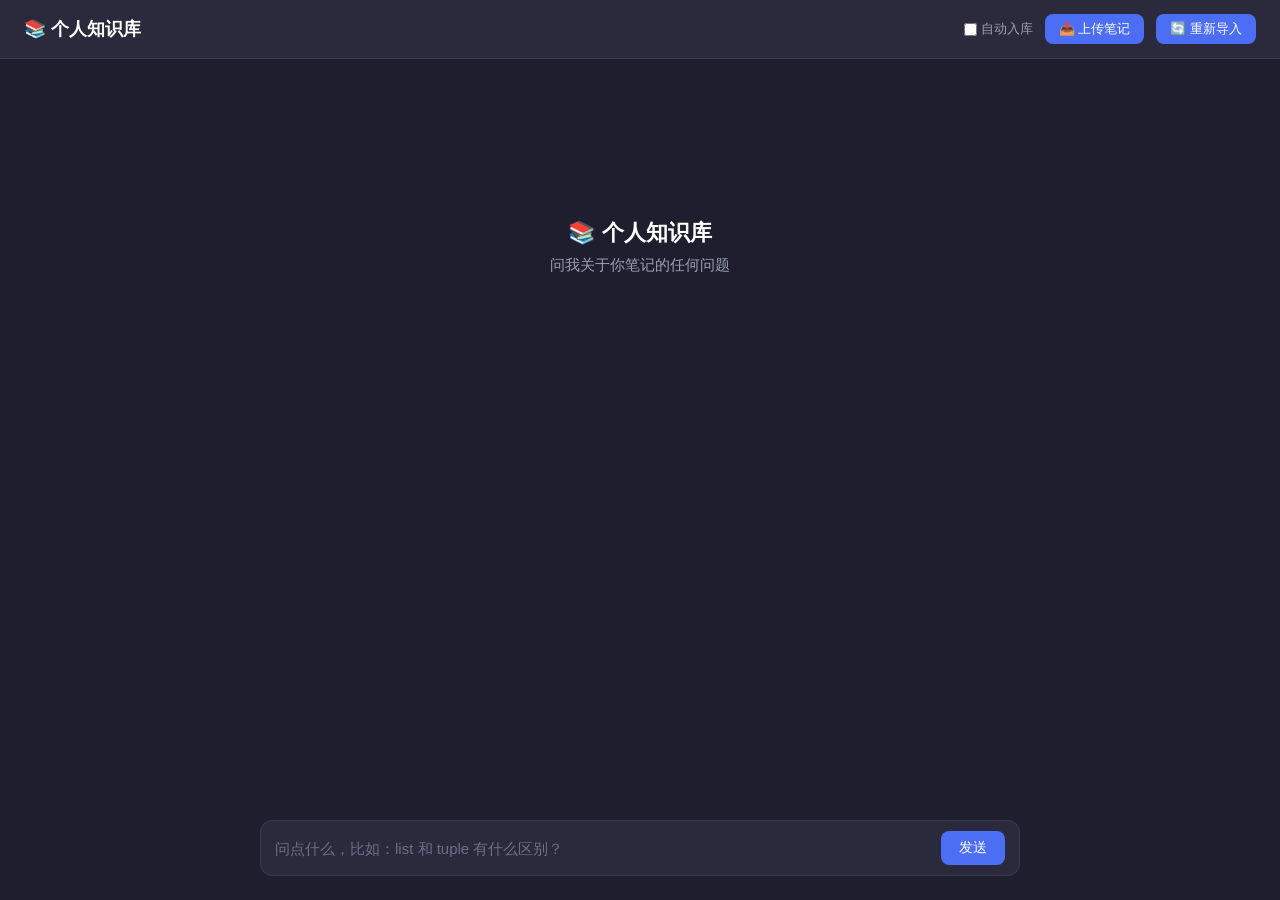
==== static/index.html @ 0241b297 "feat: 参考来源折叠展示（按文件聚合，默认一行，点击展开明细） - renderSources(): 来源按文件名聚合 → 默认一行'N 篇：文件名'，点击展开  - 展开后每文件再折叠一层：显示" ====
﻿<!DOCTYPE html>
<html lang="zh">
<head>
<meta charset="UTF-8">
<meta name="viewport" content="width=device-width, initial-scale=1.0">
<title>📚 个人知识库</title>
<style>
  * { margin: 0; padding: 0; box-sizing: border-box; }
  body {
    font-family: -apple-system, "Microsoft YaHei", sans-serif;
    background: #1e1e2e;
    color: #e8e8f0;
    height: 100vh;
    display: flex;
    flex-direction: column;
  }
  .navbar {
    display: flex; align-items: center; justify-content: space-between;
    padding: 14px 24px;
    background: #2a2a3c;
    border-bottom: 1px solid #3a3a52;
  }
  .navbar h1 { font-size: 18px; font-weight: 600; color: #fff; }
  .navbar .actions { display: flex; align-items: center; gap: 12px; }
  .navbar button {
    background: #4c6ef5; color: #fff; border: none;
    padding: 6px 14px; border-radius: 8px; cursor: pointer;
    font-size: 13px;
  }
  .navbar button:hover { background: #3b5bdb; }
  #stats { font-size: 13px; color: #9aa0b4; }

  .chat-wrap { flex: 1; overflow-y: auto; }
  .chat {
    max-width: 760px; margin: 0 auto; padding: 24px 20px 40px;
    display: flex; flex-direction: column; gap: 20px;
  }
  .msg { max-width: 85%; padding: 12px 16px; border-radius: 12px; line-height: 1.7; white-space: pre-wrap; font-size: 15px; }
  .user { align-self: flex-end; background: #4c6ef5; color: #fff; border-bottom-right-radius: 4px; }
  .bot  { align-self: flex-start; background: #2a2a3c; color: #e8e8f0; border-bottom-left-radius: 4px; }
  .source { align-self: flex-start; font-size: 12px; color: #7a8096; padding: 0 4px; }
  .choice-box { align-self: flex-start; display: flex; flex-direction: column; gap: 6px; margin-top: 2px; }
  .choice-btn {
    background: #2a2a3c; color: #e8e8f0; border: 1px solid #4c6ef5;
    padding: 8px 14px; border-radius: 8px; cursor: pointer;
    font-size: 13px; text-align: left;
  }
  .choice-btn:hover { background: #3b5bdb; color: #fff; }
  .welcome { text-align: center; color: #9aa0b4; margin-top: 15vh; font-size: 15px; }
  .welcome h2 { color: #fff; margin-bottom: 8px; font-size: 22px; }

  .input-bar { padding: 16px 24px 24px; background: #1e1e2e; }
  .input-box {
    max-width: 760px; margin: 0 auto;
    display: flex; gap: 10px;
    background: #2a2a3c;
    border: 1px solid #3a3a52;
    border-radius: 12px;
    padding: 10px 14px;
  }
  .input-box:focus-within { border-color: #4c6ef5; }
  #question {
    flex: 1; background: transparent; border: none; outline: none;
    color: #e8e8f0; font-size: 15px;
  }
  #question::placeholder { color: #6a7088; }
  #sendBtn {
    background: #4c6ef5; color: #fff; border: none;
    padding: 8px 18px; border-radius: 8px; cursor: pointer; font-size: 14px;
  }
  #sendBtn:hover { background: #3b5bdb; }
  #sendBtn:disabled { background: #3a3a52; cursor: not-allowed; }
</style>
</head>
<body>

<div class="navbar">
  <h1>📚 个人知识库</h1>
  <div class="actions">
    <span id="stats"></span>
    <label style="font-size:13px;color:#9aa0b4;display:flex;align-items:center;gap:4px;cursor:pointer">
      <input type="checkbox" id="autoMode" style="accent-color:#4c6ef5"> 自动入库
    </label>
    <button onclick="document.getElementById('fileInput').click()">📤 上传笔记</button>
    <input type="file" id="fileInput" accept=".md,.docx,.pdf" multiple style="display:none" onchange="upload()">
    <button onclick="ingest()">🔄 重新导入</button>
    <button id="pendingBtn" onclick="togglePending()" style="display:none">📋 待审查 <span id="pendingCount">0</span></button>
  </div>
</div>

<div id="pendingPanel" style="display:none;background:#2a2a3c;border-bottom:1px solid #3a3a52;padding:12px 24px">
  <div style="max-width:760px;margin:0 auto">
    <h3 style="font-size:15px;color:#fff;margin-bottom:10px">📋 待审查文件（确认后才会入库）</h3>
    <div id="pendingList"></div>
  </div>
</div>

<div id="progWrap" style="display:none;padding:10px 24px 0">
  <div style="max-width:760px;margin:0 auto">
    <div style="display:flex;justify-content:space-between;font-size:12px;color:#9aa0b4;margin-bottom:4px">
      <span id="progStage">准备中…</span><span id="progPct">0%</span>
    </div>
    <div style="background:#2a2a3c;border-radius:8px;height:10px;overflow:hidden">
      <div id="progBar" style="width:0%;height:100%;background:linear-gradient(90deg,#4c6ef5,#69db7c);transition:width .3s"></div>
    </div>
  </div>
</div>

<div class="chat-wrap">
  <div class="chat" id="chat">
    <div class="welcome">
      <h2>📚 个人知识库</h2>
      <p>问我关于你笔记的任何问题</p>
    </div>
  </div>
</div>

<div class="input-bar">
  <div class="input-box">
    <input id="question" placeholder="问点什么，比如：list 和 tuple 有什么区别？" autocomplete="off">
    <button id="sendBtn" onclick="send()">发送</button>
  </div>
</div>

<script>
const chatEl = document.getElementById("chat");
const sendBtn = document.getElementById("sendBtn");

function addMsg(text, cls) {
  const welcome = document.querySelector(".welcome");
  if (welcome) welcome.remove();
  const div = document.createElement("div");
  div.className = "msg " + cls;

  // 检测【选择】块 → 拆成"说明文字 + 选项按钮"
  const m = text.match(/【选择】\n?([\s\S]*)$/);
  if (m) {
    div.textContent = text.replace(/【选择】\n?[\s\S]*$/, "").trim();
    chatEl.appendChild(div);
    // 渲染选项按钮
    const box = document.createElement("div");
    box.className = "choice-box";
    m[1].split("\n").forEach(line => {
      const t = line.replace(/^\s*\d+[.、]\s*/, "").trim();   // 去掉"1. "编号
      if (!t) return;
      const btn = document.createElement("button");
      btn.className = "choice-btn";
      btn.textContent = t;
      btn.onclick = () => sendChoice(t);                        // 点击 → 发送
      box.appendChild(btn);
    });
    chatEl.appendChild(box);
  } else {
    div.textContent = text;
    chatEl.appendChild(div);
  }
  chatEl.scrollTop = chatEl.scrollHeight;
}

function sendChoice(text) {
  const input = document.getElementById("question");
  input.value = text;
  send();
}

async function upload() {
  const input = document.getElementById("fileInput");
  if (!input.files.length) return;
  const files = Array.from(input.files);
  const auto = document.getElementById("autoMode").checked;
  const names = files.map(f => f.name).join("、");
  addMsg((auto ? "🤖" : "📤") + " 正在上传" + (auto ? "（自动入库）" : "（待审查）") + "：" + names, "user");

  // 一次请求批量传所有文件（后端 files: list[UploadFile]）
  const fd = new FormData();
  files.forEach(f => fd.append("files", f));
  fd.append("auto", auto ? "1" : "0");

  let doneNames = [], pendingNames = [], dupMsg = [], errMsg = "";
  try {
    const res = await fetch("/api/upload", { method: "POST", body: fd });
    const data = await res.json();
    (data.results || []).forEach(r => {
      if (r.status === "done") {
        doneNames.push(r.filename + " → [" + (r.topic || "默认") + "]");
      } else if (r.status === "pending") {
        pendingNames.push(r.filename + (r.suggest_topic ? " → 建议[" + r.suggest_topic + "]" : " → 主题待定"));
      } else if (r.status === "duplicate") {
        dupMsg.push(r.filename + "（" + (r.error || "重复") + "）");
      } else {
        errMsg.push(r.filename + "：" + (r.error || "失败"));
      }
    });
    if (data.ingest_started) pollIngest();
  } catch (e) {
    errMsg.push("请求失败：" + e);
  }

  if (doneNames.length) addMsg("🤖 自动入库中：" + doneNames.join("、"), "bot");
  if (pendingNames.length) addMsg("📋 已进入待审查：" + pendingNames.join("、") + "。点击右上角「待审查」确认入库。", "bot");
  if (dupMsg.length) addMsg("🔁 已跳过重复：" + dupMsg.join("、"), "bot");
  if (errMsg.length) addMsg("⚠️ 失败：" + errMsg.join("；"), "bot");
  input.value = "";
  refreshPending();
}

// ---- 待审查面板 ----
function togglePending() {
  const p = document.getElementById("pendingPanel");
  p.style.display = p.style.display === "none" ? "block" : "none";
  if (p.style.display !== "none") refreshPending();
}

async function refreshPending() {
  try {
    const res = await fetch("/api/pending");
    const data = await res.json();
    const list = data.pending || [];
    const btn = document.getElementById("pendingBtn");
    const countEl = document.getElementById("pendingCount");
    const box = document.getElementById("pendingList");
    if (list.length) {
      btn.style.display = "";
      countEl.textContent = list.length;
    } else {
      btn.style.display = "none";
    }
    box.innerHTML = list.length ? "" : "<div style='color:#7a8096;font-size:13px'>没有待审查文件</div>";
    list.forEach(item => {
      const row = document.createElement("div");
      row.style.cssText = "display:flex;align-items:center;gap:8px;padding:6px 0;border-bottom:1px dashed #3a3a52";
      row.innerHTML =
        "<span style='flex:0 0 auto;max-width:220px;overflow:hidden;text-overflow:ellipsis;white-space:nowrap;font-size:13px'>📄 " + item.filename + "</span>" +
        "<input id='topic_" + item.filename + "' value='" + (item.suggest_topic || "") + "' placeholder='主题（可改）' style='flex:1;background:#1e1e2e;border:1px solid #3a3a52;border-radius:6px;padding:4px 8px;color:#e8e8f0;font-size:13px'>" +
        "<button onclick='reviewApprove(this)' data-file='" + item.filename + "' style='background:#4c6ef5;color:#fff;border:none;padding:4px 10px;border-radius:6px;cursor:pointer;font-size:12px'>✓ 确认入库</button>" +
        "<button onclick='reviewReject(this)' data-file='" + item.filename + "' style='background:#3a3a52;color:#ff8787;border:none;padding:4px 10px;border-radius:6px;cursor:pointer;font-size:12px'>✕ 丢弃</button>";
      box.appendChild(row);
    });
  } catch (e) { /* 服务没起时忽略 */ }
}

async function reviewApprove(btn) {
  const file = btn.getAttribute("data-file");
  const topicInput = document.getElementById("topic_" + file);
  const topic = topicInput.value.trim();
  if (!topic) { alert("请填写主题目录名"); return; }
  btn.disabled = true; btn.textContent = "入库中…";
  try {
    const res = await fetch("/api/review", {
      method: "POST", headers: { "Content-Type": "application/json" },
      body: JSON.stringify({ filename: file, topic: topic }),
    });
    const data = await res.json();
    if (res.ok) {
      addMsg("入库中：" + file + " → [" + topic + "]", "bot");
      pollIngest();
    } else { alert("失败：" + (data.detail || "未知")); }
  } catch (e) { alert("请求失败：" + e); }
  refreshPending();
}

async function reviewReject(btn) {
  const file = btn.getAttribute("data-file");
  if (!confirm("丢弃 " + file + "？")) return;
  try {
    await fetch("/api/pending", {
      method: "DELETE", headers: { "Content-Type": "application/json" },
      body: JSON.stringify({ filename: file }),
    });
  } catch (e) { }
  refreshPending(); stats();
}

// ---- 参考来源：按文件聚合 + 可折叠 ----
function renderSources(sources) {
  // 去掉欢迎块（来源一定出现在问答后）
  const welcome = document.querySelector(".welcome");
  if (welcome) welcome.remove();

  const wrap = document.createElement("div");
  wrap.className = "source";
  wrap.style.cssText = "align-self:flex-start;max-width:85%;margin-top:2px";

  // 按 source 文件名聚合
  const groups = {};
  sources.forEach(s => {
    (groups[s.source] = groups[s.source] || []).push(s);
  });
  const files = Object.keys(groups);

  // 折叠头：默认一行
  const head = document.createElement("div");
  head.style.cssText = "cursor:pointer;user-select:none;display:flex;align-items:center;gap:4px";
  head.innerHTML = "<span>📎 参考来源（" + files.length + " 篇）</span><span id='srcArrow' style='color:#7a8096'>▶</span>";
  head.onclick = () => {
    const body = wrap.querySelector(".src-body");
    const arrow = head.querySelector("#srcArrow");
    const open = body.style.display !== "none";
    body.style.display = open ? "none" : "block";
    arrow.textContent = open ? "▶" : "▼";
  };
  wrap.appendChild(head);

  // 明细体：每篇文件一行（含片段数），展开显示该文件各片段
  const body = document.createElement("div");
  body.className = "src-body";
  body.style.cssText = "display:none;margin-top:6px;border-left:2px solid #3a3a52;padding-left:10px";
  files.forEach(fname => {
    const items = groups[fname];
    // 每篇一个可再展开的组
    const fileDiv = document.createElement("div");
    fileDiv.style.cssText = "margin:4px 0";
    const best = Math.max(...items.map(s => s.score)).toFixed(3);
    const fileHead = document.createElement("div");
    fileHead.style.cssText = "cursor:pointer;color:#9aa0b4";
    fileHead.innerHTML = "📄 " + fname + " <span style='color:#69db7c'>" + items.length + " 段 · 最高 " + best + "</span> <span style='color:#7a8096'>▶</span>";
    fileHead.onclick = () => {
      const list = fileDiv.querySelector(".src-list");
      const arrow = fileHead.querySelector("span:last-child");
      const open = list.style.display !== "none";
      list.style.display = open ? "none" : "block";
      arrow.textContent = open ? "▶" : "▼";
    };
    fileDiv.appendChild(fileHead);
    const list = document.createElement("div");
    list.className = "src-list";
    list.style.cssText = "display:none;margin:2px 0 2px 14px;color:#7a8096";
    items.forEach(s => {
      const line = document.createElement("div");
      line.style.cssText = "margin:2px 0;word-break:break-all";
      const h = (s.heading || "").replace(/^#+\s*/, "").slice(0, 30);
      line.textContent = "· " + (h || "(片段)") + " — 相似度 " + s.score.toFixed(3);
      list.appendChild(line);
    });
    fileDiv.appendChild(list);
    body.appendChild(fileDiv);
  });
  wrap.appendChild(body);
  chatEl.appendChild(wrap);
  chatEl.scrollTop = chatEl.scrollHeight;
}

// ---- 入库进度条 ----
let progTimer = null;

function showProg(stage, pct) {
  const w = document.getElementById("progWrap");
  w.style.display = "block";
  document.getElementById("progStage").textContent = stage || "";
  document.getElementById("progPct").textContent = (pct || 0) + "%";
  document.getElementById("progBar").style.width = (pct || 0) + "%";
}

function hideProg() {
  const w = document.getElementById("progWrap");
  setTimeout(() => { w.style.display = "none"; }, 400);   // 完成后再停留一会
}

// 轮询后台入库进度，直到结束
function pollIngest(onDone) {
  showProg("排队中…", 0);
  if (progTimer) clearInterval(progTimer);
  progTimer = setInterval(async () => {
    try {
      const res = await fetch("/api/ingest/progress");
      const d = await res.json();
      showProg(d.stage || "", d.percent || 0);
      if (!d.running) {
        clearInterval(progTimer); progTimer = null;
        if (d.error) {
          addMsg("⚠️ 入库出错：" + d.error, "bot");
        } else if (d.result) {
          const s = d.result;
          addMsg("✅ 入库完成：新增" + s.new + " 修改" + s.changed +
                 " 未变" + s.unchanged + " 删除" + s.removed + "，片段 " + s.chunks, "bot");
        }
        hideProg();
        if (onDone) onDone();
        stats();
      }
    } catch (e) { /* 忽略瞬时错误 */ }
  }, 600);
}

async function ingest() {
  showProg("开始导入…", 3);
  try {
    const res = await fetch("/api/ingest", { method: "POST" });
    await res.json();
    pollIngest();
  } catch (e) {
    hideProg();
    addMsg("⚠️ 导入请求失败：" + e, "bot");
  }
}

async function stats() {
  try {
    const res = await fetch("/api/stats");
    const data = await res.json();
    document.getElementById("stats").textContent = "库内 " + data.chunks + " 片段";
  } catch (e) { }
}3

async function send() {
  const input = document.getElementById("question");
  const q = input.value.trim();
  if (!q) return;
  input.value = "";
  sendBtn.disabled = true;
  addMsg(q, "user");
  addMsg("思考中…", "bot");
  try {
    const res = await fetch("/api/chat", {
      method: "POST",
      headers: { "Content-Type": "application/json" },
      body: JSON.stringify({ question: q }),
    });
    const data = await res.json();
    chatEl.lastElementChild.remove();
    addMsg(data.answer, "bot");
    if (data.sources && data.sources.length) {
      renderSources(data.sources);
    }
  } catch (err) {
    chatEl.lastElementChild.remove();
    addMsg("⚠️ 请求失败，请确认服务已启动", "bot");
  }
  sendBtn.disabled = false;
}

document.getElementById("question").addEventListener("keydown", e => {
  if (e.key === "Enter") send();
});

stats();
refreshPending();
</script>
</body>
</html>
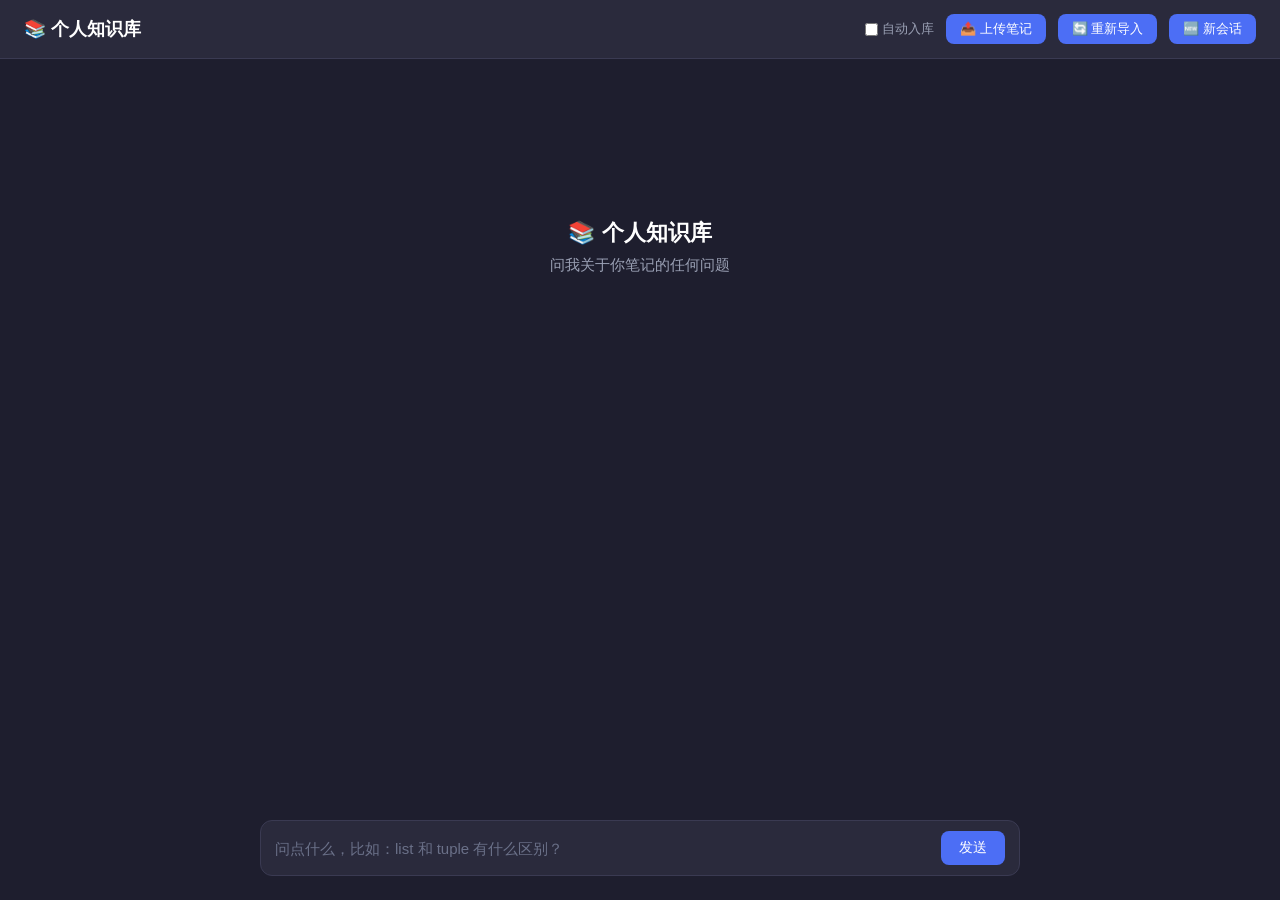
==== commit 81eb05ff: "feat: 会话记忆（多轮上下文）——同一 session 连续对话记得上文 - kb/session.py（新增）：按 session_id 存最近 6 轮，线程安全，get_text 拼成'我：/" ====
--- a/static/index.html
+++ b/static/index.html
@@ -85,6 +85,7 @@
     <input type="file" id="fileInput" accept=".md,.docx,.pdf" multiple style="display:none" onchange="upload()">
     <button onclick="ingest()">🔄 重新导入</button>
     <button id="pendingBtn" onclick="togglePending()" style="display:none">📋 待审查 <span id="pendingCount">0</span></button>
+    <button onclick="newSession()" title="清空当前对话记忆">🆕 新会话</button>
   </div>
 </div>
 
@@ -402,6 +403,23 @@
   } catch (e) { }
 }3
 
+// ---- 会话记忆：浏览器持久保存一个会话 id ----
+function getSessionId() {
+  let sid = localStorage.getItem("kb_session_id");
+  if (!sid) {
+    sid = "s" + Date.now().toString(36) + Math.random().toString(36).slice(2, 6);
+    localStorage.setItem("kb_session_id", sid);
+  }
+  return sid;
+}
+
+function newSession() {
+  localStorage.removeItem("kb_session_id");
+  const chat = document.getElementById("chat");
+  chat.innerHTML = '<div class="welcome"><h2>📚 个人知识库</h2><p>问我关于你笔记的任何问题（新会话）</p></div>';
+  addMsg("🆕 已开启新会话，小齐不会再记得之前聊的。", "bot");
+}
+
 async function send() {
   const input = document.getElementById("question");
   const q = input.value.trim();
@@ -414,7 +432,7 @@
     const res = await fetch("/api/chat", {
       method: "POST",
       headers: { "Content-Type": "application/json" },
-      body: JSON.stringify({ question: q }),
+      body: JSON.stringify({ question: q, session_id: getSessionId() }),
     });
     const data = await res.json();
     chatEl.lastElementChild.remove();
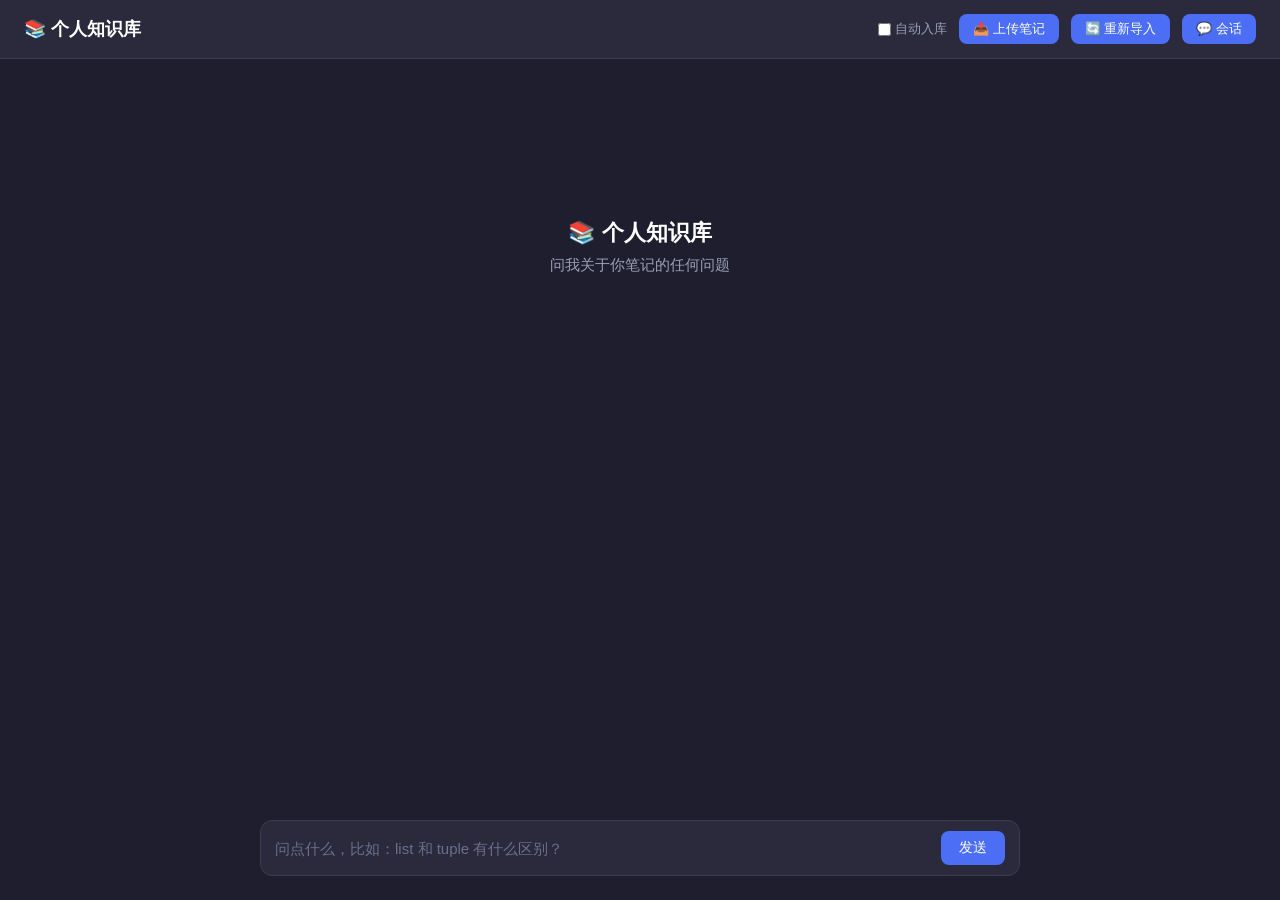
==== commit c9fc4fd0: "feat: 多会话管理 API + 前端会话列表 UI - main.py: GET/POST/DELETE /api/sessions + GET /api/sessions/{id}/histor" ====
--- a/static/index.html
+++ b/static/index.html
@@ -85,7 +85,15 @@
     <input type="file" id="fileInput" accept=".md,.docx,.pdf" multiple style="display:none" onchange="upload()">
     <button onclick="ingest()">🔄 重新导入</button>
     <button id="pendingBtn" onclick="togglePending()" style="display:none">📋 待审查 <span id="pendingCount">0</span></button>
-    <button onclick="newSession()" title="清空当前对话记忆">🆕 新会话</button>
+    <div style="position:relative">
+      <button onclick="toggleSessions()" title="会话管理">💬 会话 <span id="curSessName" style="font-weight:400;color:#9aa0b4"></span></button>
+      <div id="sessionPanel" style="display:none;position:absolute;right:0;top:34px;background:#2a2a3c;border:1px solid #3a3a52;border-radius:10px;min-width:260px;max-height:320px;overflow-y:auto;z-index:10;box-shadow:0 8px 24px rgba(0,0,0,.4)">
+        <div style="padding:8px 10px;border-bottom:1px solid #3a3a52">
+          <button onclick="newSession()" style="width:100%;background:#4c6ef5;color:#fff;border:none;padding:6px;border-radius:8px;cursor:pointer">＋ 新建会话</button>
+        </div>
+        <div id="sessionList" style="padding:4px"></div>
+      </div>
+    </div>
   </div>
 </div>
 
@@ -403,21 +411,92 @@
   } catch (e) { }
 }3
 
-// ---- 会话记忆：浏览器持久保存一个会话 id ----
+// ---- 多会话管理：会话列表在后端（持久化），当前会话 id 存 localStorage ----
 function getSessionId() {
   let sid = localStorage.getItem("kb_session_id");
-  if (!sid) {
-    sid = "s" + Date.now().toString(36) + Math.random().toString(36).slice(2, 6);
-    localStorage.setItem("kb_session_id", sid);
-  }
+  if (!sid) { sid = "s_demo_default"; }
   return sid;
 }
 
-function newSession() {
-  localStorage.removeItem("kb_session_id");
+function setCurSession(sid, name) {
+  localStorage.setItem("kb_session_id", sid);
+  const el = document.getElementById("curSessName");
+  if (el) el.textContent = name ? " · " + name.slice(0, 8) : "";
+}
+
+async function newSession() {
+  try {
+    const res = await fetch("/api/sessions", {
+      method: "POST",
+      headers: { "Content-Type": "application/json" },
+      body: JSON.stringify({ title: "新会话" }),
+    });
+    const data = await res.json();
+    setCurSession(data.session_id, data.title);
+    resetChatArea();
+    addMsg("🆕 已创建新会话，之前的会话还在列表里。", "bot");
+    loadSessionList();
+  } catch (e) { alert("创建会话失败：" + e); }
+}
+
+// 切换会话：清空聊天区（历史从后端按需加载，UI 简单化：只显示当前会话新对话）
+async function switchSession(sid, title) {
+  setCurSession(sid, title);
+  resetChatArea();
+  addMsg("已切换到会话「" + (title || "新会话").slice(0, 15) + "」，开始提问吧。", "bot");
+  document.getElementById("sessionPanel").style.display = "none";
+}
+
+function resetChatArea() {
   const chat = document.getElementById("chat");
-  chat.innerHTML = '<div class="welcome"><h2>📚 个人知识库</h2><p>问我关于你笔记的任何问题（新会话）</p></div>';
-  addMsg("🆕 已开启新会话，小齐不会再记得之前聊的。", "bot");
+  chat.innerHTML = '<div class="welcome"><h2>📚 个人知识库</h2><p>问我关于你笔记的任何问题</p></div>';
+}
+
+function toggleSessions() {
+  const p = document.getElementById("sessionPanel");
+  p.style.display = p.style.display === "none" ? "block" : "none";
+  if (p.style.display !== "none") loadSessionList();
+}
+
+async function loadSessionList() {
+  try {
+    const res = await fetch("/api/sessions");
+    const data = await res.json();
+    const cur = getSessionId();
+    const box = document.getElementById("sessionList");
+    const list = data.sessions || [];
+    if (!list.length) { box.innerHTML = "<div style='color:#7a8096;font-size:13px;padding:8px'>还没有会话</div>"; return; }
+    box.innerHTML = "";
+    list.forEach(s => {
+      const row = document.createElement("div");
+      row.style.cssText = "display:flex;align-items:center;gap:6px;padding:6px 8px;border-radius:8px;cursor:pointer";
+      if (s.id === cur) row.style.background = "#3a3a52";
+      row.innerHTML =
+        "<div style='flex:1;overflow:hidden' onclick='switchSession("" + s.id + "","" + (s.title || "").replace(/"/g, "") + "")'>" +
+          "<div style='font-size:13px;color:#e8e8f0;white-space:nowrap;overflow:hidden;text-overflow:ellipsis'>" + (s.title || "新会话") + "</div>" +
+          "<div style='font-size:11px;color:#7a8096'>" + s.msg_count + " 条</div>" +
+        "</div>" +
+        "<button onclick='event.stopPropagation();deleteSession("" + s.id + "")' style='background:none;border:none;color:#ff8787;cursor:pointer;font-size:13px' title='删除'>✕</button>";
+      box.appendChild(row);
+    });
+    // 显示当前会话名
+    const curS = list.find(x => x.id === cur);
+    const el = document.getElementById("curSessName");
+    if (el) el.textContent = curS ? " · " + curS.title.slice(0, 8) : "";
+  } catch (e) { /* 忽略 */ }
+}
+
+async function deleteSession(sid) {
+  if (!confirm("删除这个会话及其历史？")) return;
+  try {
+    await fetch("/api/sessions/" + encodeURIComponent(sid), { method: "DELETE" });
+    if (getSessionId() === sid) {
+      // 删的是当前会话 → 回默认
+      setCurSession("s_demo_default", "");
+      resetChatArea();
+    }
+    loadSessionList();
+  } catch (e) { }
 }
 
 async function send() {
@@ -453,6 +532,7 @@
 
 stats();
 refreshPending();
+loadSessionList();
 </script>
 </body>
 </html>
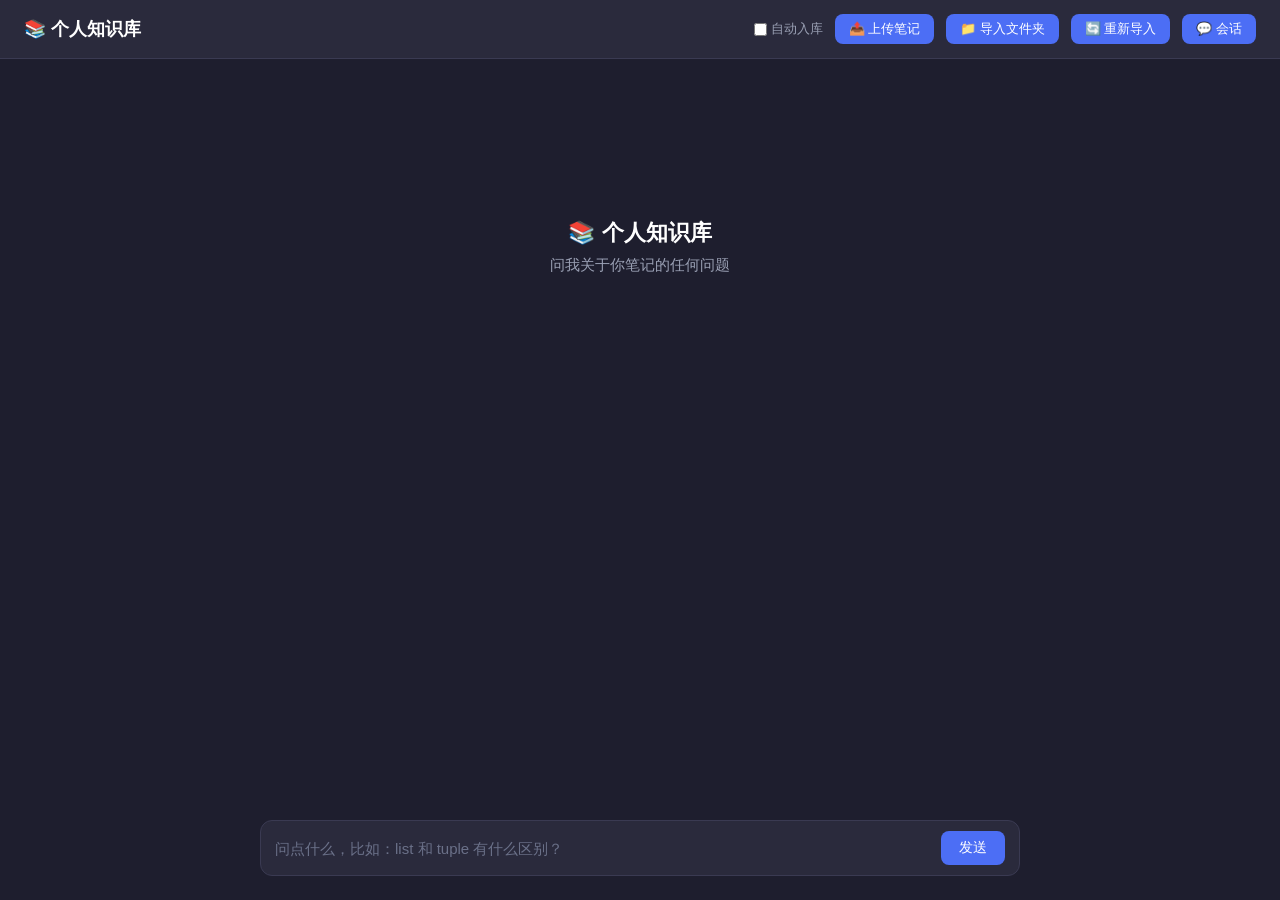
==== commit 14ab9dea: "feat: chunk_cache v2 拆分存储 + 进度条升级 + WinError 5 修复 【chunk_cache v2 拆分存储】 旧 chunk_cache.jsonl 103 文件 →" ====
--- a/static/index.html
+++ b/static/index.html
@@ -83,6 +83,7 @@
     </label>
     <button onclick="document.getElementById('fileInput').click()">📤 上传笔记</button>
     <input type="file" id="fileInput" accept=".md,.docx,.pdf" multiple style="display:none" onchange="upload()">
+    <button onclick="importFolder()" title="导入服务器本地文件夹，自动识别知识文件">📁 导入文件夹</button>
     <button onclick="ingest()">🔄 重新导入</button>
     <button id="pendingBtn" onclick="togglePending()" style="display:none">📋 待审查 <span id="pendingCount">0</span></button>
     <div style="position:relative">
@@ -107,10 +108,15 @@
 <div id="progWrap" style="display:none;padding:10px 24px 0">
   <div style="max-width:760px;margin:0 auto">
     <div style="display:flex;justify-content:space-between;font-size:12px;color:#9aa0b4;margin-bottom:4px">
-      <span id="progStage">准备中…</span><span id="progPct">0%</span>
+      <span id="progStage">准备中…</span>
+      <span id="progPct">0%</span>
     </div>
     <div style="background:#2a2a3c;border-radius:8px;height:10px;overflow:hidden">
       <div id="progBar" style="width:0%;height:100%;background:linear-gradient(90deg,#4c6ef5,#69db7c);transition:width .3s"></div>
+    </div>
+    <div style="display:flex;justify-content:space-between;font-size:11px;color:#7a8096;margin-top:6px;align-items:center">
+      <span id="progCurrent" style="overflow:hidden;text-overflow:ellipsis;white-space:nowrap;max-width:60%"></span>
+      <span id="progTime" style="flex-shrink:0">用时 0:00 · 剩余 --</span>
     </div>
   </div>
 </div>
@@ -213,6 +219,44 @@
   refreshPending();
 }
 
+// ---- 文件夹导入（服务器本地路径）----
+async function importFolder() {
+  const path = prompt("输入要导入的本地文件夹路径（自动识别 .md/.docx/.pdf）：");
+  if (!path || !path.trim()) return;
+  const auto = document.getElementById("autoMode").checked;
+  addMsg((auto ? "📁" : "📁") + " 正在导入文件夹（" + (auto ? "自动入库" : "待审查") + "）：" + path.trim(), "user");
+  let doneNames = [], pendingNames = [], dupMsg = [], errMsg = [];
+  try {
+    const res = await fetch("/api/import/folder", {
+      method: "POST",
+      headers: { "Content-Type": "application/json" },
+      body: JSON.stringify({ path: path.trim(), auto: auto })
+    });
+    const data = await res.json();
+    if (!res.ok) {
+      errMsg.push(data.detail || "导入失败");
+    } else {
+      const s = data.summary || {};
+      (s.details || []).forEach(d => {
+        if (d.status === "done") doneNames.push(d.file + " → [" + (d.topic || "默认") + "]");
+        else if (d.status === "pending") pendingNames.push(d.file + (d.suggest_topic ? " → 建议[" + d.suggest_topic + "]" : " → 主题待定"));
+        else if (d.status === "duplicate") dupMsg.push(d.file + "（" + (d.note || "重复") + "）");
+        else if (d.status === "error") errMsg.push(d.file + "：" + (d.note || "失败"));
+      });
+      const skipped = s.skipped ? ["⚠️ 超过单批上限跳过 " + s.skipped + " 个"] : [];
+      if (skipped.length) addMsg(skipped.join("；"), "bot");
+      if (data.ingest_started) pollIngest();
+    }
+  } catch (e) {
+    errMsg.push("请求失败：" + e);
+  }
+  if (doneNames.length) addMsg("🤖 自动入库中：" + doneNames.join("、"), "bot");
+  if (pendingNames.length) addMsg("📋 已进入待审查：" + pendingNames.join("、") + "。点击右上角「待审查」确认入库。", "bot");
+  if (dupMsg.length) addMsg("🔁 已跳过重复：" + dupMsg.join("、"), "bot");
+  if (errMsg.length) addMsg("⚠️ 失败：" + errMsg.join("；"), "bot");
+  refreshPending();
+}
+
 // ---- 待审查面板 ----
 function togglePending() {
   const p = document.getElementById("pendingPanel");
@@ -238,11 +282,15 @@
     list.forEach(item => {
       const row = document.createElement("div");
       row.style.cssText = "display:flex;align-items:center;gap:8px;padding:6px 0;border-bottom:1px dashed #3a3a52";
+      const tagLine = (item.tags && item.tags.length)
+        ? "<div style='flex-basis:100%;font-size:11px;color:#7a8096;padding-left:26px'>🏷 " + item.tags.map(t => "<span style='background:#2a2a40;border-radius:4px;padding:1px 6px;margin-right:4px'>" + t + "</span>").join("") + "</div>"
+        : "";
       row.innerHTML =
         "<span style='flex:0 0 auto;max-width:220px;overflow:hidden;text-overflow:ellipsis;white-space:nowrap;font-size:13px'>📄 " + item.filename + "</span>" +
         "<input id='topic_" + item.filename + "' value='" + (item.suggest_topic || "") + "' placeholder='主题（可改）' style='flex:1;background:#1e1e2e;border:1px solid #3a3a52;border-radius:6px;padding:4px 8px;color:#e8e8f0;font-size:13px'>" +
         "<button onclick='reviewApprove(this)' data-file='" + item.filename + "' style='background:#4c6ef5;color:#fff;border:none;padding:4px 10px;border-radius:6px;cursor:pointer;font-size:12px'>✓ 确认入库</button>" +
-        "<button onclick='reviewReject(this)' data-file='" + item.filename + "' style='background:#3a3a52;color:#ff8787;border:none;padding:4px 10px;border-radius:6px;cursor:pointer;font-size:12px'>✕ 丢弃</button>";
+        "<button onclick='reviewReject(this)' data-file='" + item.filename + "' style='background:#3a3a52;color:#ff8787;border:none;padding:4px 10px;border-radius:6px;cursor:pointer;font-size:12px'>✕ 丢弃</button>" +
+        tagLine;
       box.appendChild(row);
     });
   } catch (e) { /* 服务没起时忽略 */ }
@@ -352,12 +400,32 @@
 // ---- 入库进度条 ----
 let progTimer = null;
 
-function showProg(stage, pct) {
+function _fmtTime(sec) {
+  sec = Math.max(0, Math.floor(sec || 0));
+  const m = Math.floor(sec / 60), s = sec % 60;
+  return `${m}:${s.toString().padStart(2, "0")}`;
+}
+
+function showProg(stage, pct, current, elapsed, eta, done, total) {
+  // 兼容老调用：showProg(stage, pct)
+  if (typeof current === "undefined" && typeof stage === "object" && stage) {
+    const d = stage;
+    return showProg(d.stage, d.percent, d.current, d.elapsed, d.eta, d.done, d.total);
+  }
   const w = document.getElementById("progWrap");
   w.style.display = "block";
   document.getElementById("progStage").textContent = stage || "";
   document.getElementById("progPct").textContent = (pct || 0) + "%";
   document.getElementById("progBar").style.width = (pct || 0) + "%";
+  // 当前操作：done/total + current
+  let curText = "";
+  if (done && total) curText = `${done}/${total} · `;
+  curText += (current || "").trim();
+  document.getElementById("progCurrent").textContent = curText || "—";
+  // 用时 + 剩余
+  const t = _fmtTime(elapsed);
+  const etaTxt = (pct >= 100 || !eta) ? "完成" : `剩余 ${_fmtTime(eta)}`;
+  document.getElementById("progTime").textContent = `用时 ${t} · ${etaTxt}`;
 }
 
 function hideProg() {
@@ -367,13 +435,13 @@
 
 // 轮询后台入库进度，直到结束
 function pollIngest(onDone) {
-  showProg("排队中…", 0);
+  showProg("排队中…", 0, "", 0, 0, 0, 0);
   if (progTimer) clearInterval(progTimer);
   progTimer = setInterval(async () => {
     try {
       const res = await fetch("/api/ingest/progress");
       const d = await res.json();
-      showProg(d.stage || "", d.percent || 0);
+      showProg(d.stage, d.percent, d.current, d.elapsed, d.eta, d.done, d.total);
       if (!d.running) {
         clearInterval(progTimer); progTimer = null;
         if (d.error) {
@@ -381,7 +449,8 @@
         } else if (d.result) {
           const s = d.result;
           addMsg("✅ 入库完成：新增" + s.new + " 修改" + s.changed +
-                 " 未变" + s.unchanged + " 删除" + s.removed + "，片段 " + s.chunks, "bot");
+                 " 未变" + s.unchanged + " 删除" + s.removed + "，片段 " + s.chunks +
+                 (s.elapsed ? "，用时 " + s.elapsed + " 秒" : ""), "bot");
         }
         hideProg();
         if (onDone) onDone();
@@ -409,7 +478,7 @@
     const data = await res.json();
     document.getElementById("stats").textContent = "库内 " + data.chunks + " 片段";
   } catch (e) { }
-}3
+}
 
 // ---- 多会话管理：会话列表在后端（持久化），当前会话 id 存 localStorage ----
 function getSessionId() {
@@ -471,12 +540,28 @@
       const row = document.createElement("div");
       row.style.cssText = "display:flex;align-items:center;gap:6px;padding:6px 8px;border-radius:8px;cursor:pointer";
       if (s.id === cur) row.style.background = "#3a3a52";
-      row.innerHTML =
-        "<div style='flex:1;overflow:hidden' onclick='switchSession("" + s.id + "","" + (s.title || "").replace(/"/g, "") + "")'>" +
-          "<div style='font-size:13px;color:#e8e8f0;white-space:nowrap;overflow:hidden;text-overflow:ellipsis'>" + (s.title || "新会话") + "</div>" +
-          "<div style='font-size:11px;color:#7a8096'>" + s.msg_count + " 条</div>" +
-        "</div>" +
-        "<button onclick='event.stopPropagation();deleteSession("" + s.id + "")' style='background:none;border:none;color:#ff8787;cursor:pointer;font-size:13px' title='删除'>✕</button>";
+
+      // 用 DOM API + textContent 拼接，杜绝引号转义/注入问题
+      const main = document.createElement("div");
+      main.style.cssText = "flex:1;overflow:hidden";
+      const t1 = document.createElement("div");
+      t1.style.cssText = "font-size:13px;color:#e8e8f0;white-space:nowrap;overflow:hidden;text-overflow:ellipsis";
+      t1.textContent = s.title || "新会话";
+      const t2 = document.createElement("div");
+      t2.style.cssText = "font-size:11px;color:#7a8096";
+      t2.textContent = s.msg_count + " 条";
+      main.appendChild(t1);
+      main.appendChild(t2);
+      main.addEventListener("click", () => switchSession(s.id, s.title));
+
+      const del = document.createElement("button");
+      del.textContent = "✕";
+      del.title = "删除";
+      del.style.cssText = "background:none;border:none;color:#ff8787;cursor:pointer;font-size:13px";
+      del.addEventListener("click", e => { e.stopPropagation(); deleteSession(s.id); });
+
+      row.appendChild(main);
+      row.appendChild(del);
       box.appendChild(row);
     });
     // 显示当前会话名
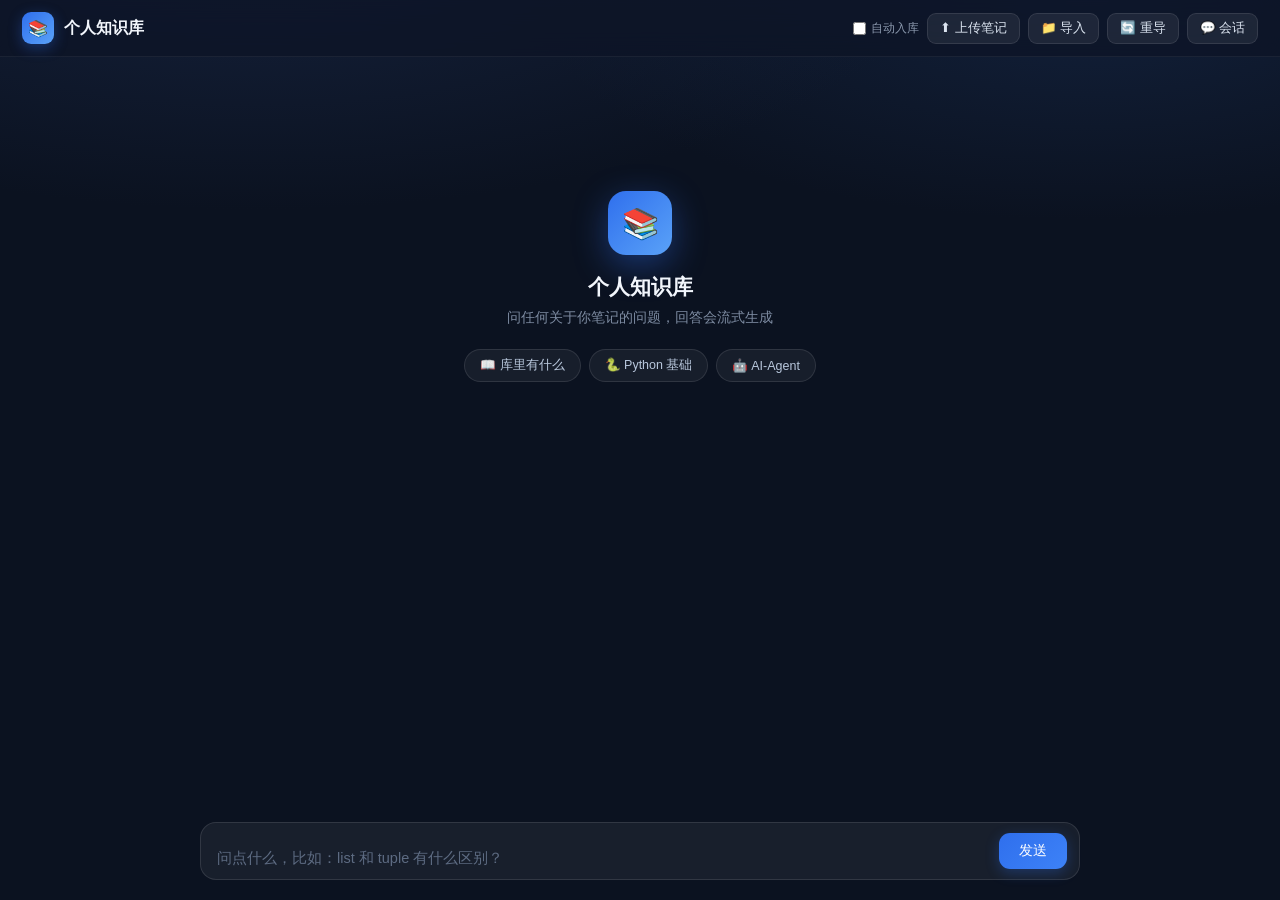
==== commit ed3fcf47: "feat: SSE 流式问答（打字机效果 + 阶段状态实时推送） - kb/llm.py: chat_stream 流式生成，mock/异常时降级一次性返回 - kb/agents/graph.py:" ====
--- a/static/index.html
+++ b/static/index.html
@@ -1,4 +1,4 @@
-﻿<!DOCTYPE html>
+<!DOCTYPE html>
 <html lang="zh">
 <head>
 <meta charset="UTF-8">
@@ -6,117 +6,267 @@
 <title>📚 个人知识库</title>
 <style>
   * { margin: 0; padding: 0; box-sizing: border-box; }
+  html, body { height: 100%; }
   body {
-    font-family: -apple-system, "Microsoft YaHei", sans-serif;
-    background: #1e1e2e;
-    color: #e8e8f0;
-    height: 100vh;
+    font-family: -apple-system, BlinkMacSystemFont, "Segoe UI", "Microsoft YaHei", sans-serif;
+    background: radial-gradient(1200px 500px at 20% -10%, #16233f 0%, transparent 60%),
+                radial-gradient(1000px 400px at 85% 0%, #12203a 0%, transparent 55%),
+                #0b1220;
+    color: #e6ecf5;
     display: flex;
     flex-direction: column;
-  }
+    overflow: hidden;
+  }
+
+  /* ===== 顶栏 ===== */
   .navbar {
     display: flex; align-items: center; justify-content: space-between;
-    padding: 14px 24px;
-    background: #2a2a3c;
-    border-bottom: 1px solid #3a3a52;
-  }
-  .navbar h1 { font-size: 18px; font-weight: 600; color: #fff; }
-  .navbar .actions { display: flex; align-items: center; gap: 12px; }
-  .navbar button {
-    background: #4c6ef5; color: #fff; border: none;
-    padding: 6px 14px; border-radius: 8px; cursor: pointer;
-    font-size: 13px;
-  }
-  .navbar button:hover { background: #3b5bdb; }
-  #stats { font-size: 13px; color: #9aa0b4; }
-
-  .chat-wrap { flex: 1; overflow-y: auto; }
+    padding: 12px 22px;
+    background: rgba(13, 20, 38, 0.72);
+    backdrop-filter: blur(14px);
+    -webkit-backdrop-filter: blur(14px);
+    border-bottom: 1px solid rgba(255, 255, 255, 0.06);
+    z-index: 20;
+  }
+  .brand { display: flex; align-items: center; gap: 10px; min-width: 0; }
+  .brand-logo {
+    width: 32px; height: 32px; border-radius: 9px; flex: 0 0 auto;
+    background: linear-gradient(135deg, #2f6fed, #5aa2f8);
+    display: flex; align-items: center; justify-content: center;
+    font-size: 16px; box-shadow: 0 4px 14px rgba(47, 111, 237, 0.35);
+  }
+  .brand h1 { font-size: 16px; font-weight: 600; color: #f2f6fc; white-space: nowrap; }
+  .navbar .actions { display: flex; align-items: center; gap: 8px; flex-wrap: wrap; justify-content: flex-end; }
+  .navbar button, .btn {
+    background: rgba(255, 255, 255, 0.07); color: #dbe4f0; border: 1px solid rgba(255,255,255,0.1);
+    padding: 6px 12px; border-radius: 9px; cursor: pointer; font-size: 12.5px;
+    transition: background .18s, border-color .18s, transform .05s;
+    white-space: nowrap;
+  }
+  .navbar button:hover, .btn:hover { background: rgba(255,255,255,0.13); border-color: rgba(90,162,248,0.45); }
+  .navbar button:active { transform: scale(0.97); }
+  #stats { font-size: 12px; color: #8b98ad; }
+  .dot-badge {
+    display: inline-flex; align-items: center; justify-content: center;
+    min-width: 17px; height: 17px; padding: 0 4px; border-radius: 9px;
+    background: #ff6b6b; color: #fff; font-size: 10.5px; font-weight: 600; margin-left: 2px;
+  }
+
+  /* ===== 待审查 / 进度面板 ===== */
+  .panel {
+    display: none; background: rgba(15, 23, 42, 0.92);
+    border-bottom: 1px solid rgba(255,255,255,0.07);
+    padding: 12px 22px; z-index: 15;
+  }
+  .panel-inner { max-width: 880px; margin: 0 auto; }
+  .panel h3 { font-size: 14px; color: #e6ecf5; margin-bottom: 10px; font-weight: 600; }
+  .pending-row {
+    display: flex; align-items: center; gap: 8px; padding: 7px 0;
+    border-bottom: 1px dashed rgba(255,255,255,0.08); flex-wrap: wrap;
+  }
+  .pending-row .fname { flex: 0 0 auto; max-width: 210px; overflow: hidden; text-overflow: ellipsis; white-space: nowrap; font-size: 13px; }
+  .pending-row input {
+    flex: 1; min-width: 120px; background: rgba(255,255,255,0.05); border: 1px solid rgba(255,255,255,0.1);
+    border-radius: 7px; padding: 5px 9px; color: #e6ecf5; font-size: 12.5px; outline: none;
+  }
+  .pending-row input:focus { border-color: #2f6fed; }
+  .tag-chip { background: rgba(47,111,237,0.16); border: 1px solid rgba(47,111,237,0.3); color: #9cc0ff; border-radius: 5px; padding: 1px 7px; margin-right: 4px; font-size: 11px; }
+  .prog-card { max-width: 880px; margin: 0 auto; }
+  .prog-top { display: flex; justify-content: space-between; font-size: 12px; color: #8b98ad; margin-bottom: 5px; }
+  .prog-bar { background: rgba(255,255,255,0.07); border-radius: 7px; height: 9px; overflow: hidden; }
+  .prog-fill {
+    width: 0%; height: 100%;
+    background: linear-gradient(90deg, #2f6fed, #5aa2f8);
+    transition: width .3s; border-radius: 7px;
+  }
+  .prog-bottom { display: flex; justify-content: space-between; font-size: 11px; color: #6b7a90; margin-top: 6px; align-items: center; }
+  .prog-current { overflow: hidden; text-overflow: ellipsis; white-space: nowrap; max-width: 62%; }
+
+  /* ===== 聊天区 ===== */
+  .chat-wrap { flex: 1; overflow-y: auto; scroll-behavior: smooth; }
+  .chat-wrap::-webkit-scrollbar { width: 8px; }
+  .chat-wrap::-webkit-scrollbar-thumb { background: rgba(255,255,255,0.12); border-radius: 4px; }
   .chat {
-    max-width: 760px; margin: 0 auto; padding: 24px 20px 40px;
-    display: flex; flex-direction: column; gap: 20px;
-  }
-  .msg { max-width: 85%; padding: 12px 16px; border-radius: 12px; line-height: 1.7; white-space: pre-wrap; font-size: 15px; }
-  .user { align-self: flex-end; background: #4c6ef5; color: #fff; border-bottom-right-radius: 4px; }
-  .bot  { align-self: flex-start; background: #2a2a3c; color: #e8e8f0; border-bottom-left-radius: 4px; }
-  .source { align-self: flex-start; font-size: 12px; color: #7a8096; padding: 0 4px; }
-  .choice-box { align-self: flex-start; display: flex; flex-direction: column; gap: 6px; margin-top: 2px; }
-  .choice-btn {
-    background: #2a2a3c; color: #e8e8f0; border: 1px solid #4c6ef5;
-    padding: 8px 14px; border-radius: 8px; cursor: pointer;
-    font-size: 13px; text-align: left;
-  }
-  .choice-btn:hover { background: #3b5bdb; color: #fff; }
-  .welcome { text-align: center; color: #9aa0b4; margin-top: 15vh; font-size: 15px; }
-  .welcome h2 { color: #fff; margin-bottom: 8px; font-size: 22px; }
-
-  .input-bar { padding: 16px 24px 24px; background: #1e1e2e; }
+    max-width: 880px; margin: 0 auto; padding: 26px 22px 40px;
+    display: flex; flex-direction: column; gap: 18px;
+  }
+  .row { display: flex; gap: 10px; align-items: flex-start; max-width: 92%; }
+  .row.user { align-self: flex-end; flex-direction: row-reverse; }
+  .row.bot { align-self: flex-start; }
+  .avatar {
+    width: 32px; height: 32px; border-radius: 10px; flex: 0 0 auto;
+    display: flex; align-items: center; justify-content: center; font-size: 15px;
+    box-shadow: 0 3px 10px rgba(0,0,0,0.3);
+  }
+  .avatar.user-av { background: linear-gradient(135deg, #2f6fed, #5aa2f8); }
+  .avatar.bot-av { background: linear-gradient(135deg, #1e2b45, #2c3d5e); border: 1px solid rgba(255,255,255,0.1); }
+  .bubble {
+    padding: 12px 16px; border-radius: 14px; line-height: 1.75;
+    font-size: 14.5px; word-break: break-word; min-width: 0;
+  }
+  .bubble.user {
+    background: linear-gradient(135deg, #2f6fed, #3579f5);
+    color: #fff; border-bottom-right-radius: 5px;
+    box-shadow: 0 4px 16px rgba(47, 111, 237, 0.28);
+  }
+  .bubble.bot {
+    background: rgba(255,255,255,0.045);
+    border: 1px solid rgba(255,255,255,0.09);
+    border-bottom-left-radius: 5px;
+  }
+  .bubble-text { white-space: pre-wrap; }
+  .cursor {
+    display: inline-block; width: 8px; height: 16px; margin-left: 2px;
+    background: #5aa2f8; border-radius: 2px; vertical-align: -2px;
+    animation: blink 0.9s steps(1) infinite;
+  }
+  @keyframes blink { 50% { opacity: 0; } }
+  .status-chips { display: flex; flex-wrap: wrap; gap: 5px; margin-bottom: 8px; }
+  .status-chip {
+    font-size: 11px; color: #9cc0ff; background: rgba(47,111,237,0.12);
+    border: 1px solid rgba(47,111,237,0.25); border-radius: 20px; padding: 2px 10px;
+    animation: chipIn .25s ease;
+  }
+  @keyframes chipIn { from { opacity: 0; transform: translateY(4px); } to { opacity: 1; transform: none; } }
+
+  /* ===== Markdown 轻渲染 ===== */
+  .md-h1 { font-size: 16px; font-weight: 700; margin: 6px 0 4px; color: #f2f6fc; }
+  .md-h2 { font-size: 15px; font-weight: 600; margin: 5px 0 3px; color: #e6ecf5; }
+  .md-h3 { font-size: 14px; font-weight: 600; margin: 4px 0 2px; color: #e6ecf5; }
+  .md-li { margin: 2px 0; padding-left: 4px; }
+  .md-table { border-collapse: collapse; margin: 6px 0; width: 100%; font-size: 13px; }
+  .md-table th, .md-table td {
+    border: 1px solid rgba(255,255,255,0.13); padding: 5px 10px; text-align: left;
+  }
+  .md-table th { background: rgba(47,111,237,0.14); color: #cfe0ff; font-weight: 600; }
+  .md-table tr:nth-child(even) td { background: rgba(255,255,255,0.03); }
+  .code { margin: 6px 0; }
+  .code code {
+    display: block; padding: 10px 13px; border-radius: 9px;
+    background: #0d1428; border: 1px solid rgba(255,255,255,0.08);
+    font-family: "JetBrains Mono", Consolas, monospace; font-size: 12.5px;
+    color: #b9d2f8; overflow-x: auto; white-space: pre; line-height: 1.6;
+  }
+  .inline {
+    font-family: Consolas, monospace; font-size: 12.5px; color: #ffd08a;
+    background: rgba(255,255,255,0.07); border-radius: 4px; padding: 0 5px;
+  }
+
+  /* ===== 来源折叠 ===== */
+  .src-card { align-self: flex-start; max-width: 92%; margin-top: -6px; }
+  .src-head {
+    display: inline-flex; align-items: center; gap: 6px; cursor: pointer; user-select: none;
+    font-size: 12px; color: #8b98ad; background: rgba(255,255,255,0.05);
+    border: 1px solid rgba(255,255,255,0.09); border-radius: 20px; padding: 5px 13px;
+    transition: background .15s;
+  }
+  .src-head:hover { background: rgba(255,255,255,0.1); }
+  .src-body { margin-top: 8px; border-left: 2px solid rgba(47,111,237,0.35); padding-left: 13px; }
+  .src-file { margin: 6px 0; }
+  .src-file-head { cursor: pointer; color: #9cc0ff; font-size: 12.5px; }
+  .src-file-head:hover { color: #c5dcff; }
+  .src-best { color: #63d48f; }
+  .src-list { margin: 3px 0 3px 13px; color: #7d8ba1; font-size: 12px; }
+  .src-list div { margin: 2px 0; word-break: break-all; }
+
+  /* ===== 欢迎页 ===== */
+  .welcome { text-align: center; margin-top: 12vh; }
+  .welcome .wl-logo {
+    width: 64px; height: 64px; border-radius: 18px; margin: 0 auto 18px;
+    background: linear-gradient(135deg, #2f6fed, #5aa2f8);
+    display: flex; align-items: center; justify-content: center; font-size: 30px;
+    box-shadow: 0 10px 34px rgba(47, 111, 237, 0.4);
+  }
+  .welcome h2 { font-size: 21px; font-weight: 600; color: #f2f6fc; margin-bottom: 8px; }
+  .welcome p { color: #7d8ba1; font-size: 14px; }
+  .welcome .sugg { display: flex; gap: 8px; justify-content: center; flex-wrap: wrap; margin-top: 22px; }
+  .sugg-btn {
+    background: rgba(255,255,255,0.05); border: 1px solid rgba(255,255,255,0.1);
+    color: #b9c8dd; padding: 7px 15px; border-radius: 20px; font-size: 12.5px; cursor: pointer;
+    transition: all .18s;
+  }
+  .sugg-btn:hover { border-color: #2f6fed; color: #d7e5ff; background: rgba(47,111,237,0.1); }
+
+  /* ===== 输入区 ===== */
+  .input-bar { padding: 14px 22px 20px; }
   .input-box {
-    max-width: 760px; margin: 0 auto;
-    display: flex; gap: 10px;
-    background: #2a2a3c;
-    border: 1px solid #3a3a52;
-    border-radius: 12px;
-    padding: 10px 14px;
-  }
-  .input-box:focus-within { border-color: #4c6ef5; }
+    max-width: 880px; margin: 0 auto;
+    display: flex; align-items: flex-end; gap: 10px;
+    background: rgba(255,255,255,0.055);
+    border: 1px solid rgba(255,255,255,0.11);
+    border-radius: 16px; padding: 10px 12px 10px 16px;
+    transition: border-color .2s, box-shadow .2s;
+  }
+  .input-box:focus-within {
+    border-color: rgba(47, 111, 237, 0.65);
+    box-shadow: 0 0 0 4px rgba(47, 111, 237, 0.12), 0 6px 26px rgba(0,0,0,0.25);
+  }
   #question {
     flex: 1; background: transparent; border: none; outline: none;
-    color: #e8e8f0; font-size: 15px;
-  }
-  #question::placeholder { color: #6a7088; }
+    color: #e6ecf5; font-size: 14.5px; resize: none;
+    font-family: inherit; max-height: 130px; padding: 4px 0;
+  }
+  #question::placeholder { color: #5d6b82; }
   #sendBtn {
-    background: #4c6ef5; color: #fff; border: none;
-    padding: 8px 18px; border-radius: 8px; cursor: pointer; font-size: 14px;
-  }
-  #sendBtn:hover { background: #3b5bdb; }
-  #sendBtn:disabled { background: #3a3a52; cursor: not-allowed; }
+    background: linear-gradient(135deg, #2f6fed, #3d82f7); color: #fff; border: none;
+    padding: 9px 20px; border-radius: 11px; cursor: pointer; font-size: 14px; font-weight: 500;
+    transition: all .18s; flex: 0 0 auto; box-shadow: 0 4px 14px rgba(47,111,237,0.3);
+  }
+  #sendBtn:hover { filter: brightness(1.08); }
+  #sendBtn:disabled { background: #2a3a57; color: #6b7a90; cursor: not-allowed; box-shadow: none; }
+
+  @media (max-width: 640px) {
+    .navbar { padding: 10px 14px; }
+    .brand h1 { font-size: 14px; }
+    .chat { padding: 18px 14px 30px; }
+    .row { max-width: 100%; }
+    .bubble { font-size: 14px; padding: 10px 13px; }
+  }
 </style>
 </head>
 <body>
 
 <div class="navbar">
-  <h1>📚 个人知识库</h1>
+  <div class="brand">
+    <div class="brand-logo">📚</div>
+    <h1>个人知识库</h1>
+  </div>
   <div class="actions">
     <span id="stats"></span>
-    <label style="font-size:13px;color:#9aa0b4;display:flex;align-items:center;gap:4px;cursor:pointer">
-      <input type="checkbox" id="autoMode" style="accent-color:#4c6ef5"> 自动入库
+    <label style="font-size:12px;color:#8b98ad;display:flex;align-items:center;gap:5px;cursor:pointer;user-select:none">
+      <input type="checkbox" id="autoMode" style="accent-color:#2f6fed"> 自动入库
     </label>
-    <button onclick="document.getElementById('fileInput').click()">📤 上传笔记</button>
+    <button onclick="document.getElementById('fileInput').click()">⬆ 上传笔记</button>
     <input type="file" id="fileInput" accept=".md,.docx,.pdf" multiple style="display:none" onchange="upload()">
-    <button onclick="importFolder()" title="导入服务器本地文件夹，自动识别知识文件">📁 导入文件夹</button>
-    <button onclick="ingest()">🔄 重新导入</button>
-    <button id="pendingBtn" onclick="togglePending()" style="display:none">📋 待审查 <span id="pendingCount">0</span></button>
+    <button onclick="importFolder()" title="导入服务器本地文件夹">📁 导入</button>
+    <button onclick="ingest()" title="重新扫描并导入">🔄 重导</button>
+    <button id="pendingBtn" onclick="togglePending()" style="display:none">📋 待审查<span id="pendingCount" class="dot-badge">0</span></button>
     <div style="position:relative">
-      <button onclick="toggleSessions()" title="会话管理">💬 会话 <span id="curSessName" style="font-weight:400;color:#9aa0b4"></span></button>
-      <div id="sessionPanel" style="display:none;position:absolute;right:0;top:34px;background:#2a2a3c;border:1px solid #3a3a52;border-radius:10px;min-width:260px;max-height:320px;overflow-y:auto;z-index:10;box-shadow:0 8px 24px rgba(0,0,0,.4)">
-        <div style="padding:8px 10px;border-bottom:1px solid #3a3a52">
-          <button onclick="newSession()" style="width:100%;background:#4c6ef5;color:#fff;border:none;padding:6px;border-radius:8px;cursor:pointer">＋ 新建会话</button>
+      <button onclick="toggleSessions()">💬 会话<span id="curSessName" style="font-weight:400;color:#8b98ad"></span></button>
+      <div id="sessionPanel" style="display:none;position:absolute;right:0;top:38px;background:#141d31;border:1px solid rgba(255,255,255,0.12);border-radius:13px;min-width:270px;max-height:340px;overflow-y:auto;z-index:30;box-shadow:0 14px 40px rgba(0,0,0,0.5)">
+        <div style="padding:9px 11px;border-bottom:1px solid rgba(255,255,255,0.08)">
+          <button onclick="newSession()" style="width:100%;background:#2f6fed;color:#fff;border:none;padding:7px;border-radius:9px;cursor:pointer;font-size:13px">＋ 新建会话</button>
         </div>
-        <div id="sessionList" style="padding:4px"></div>
+        <div id="sessionList" style="padding:5px"></div>
       </div>
     </div>
   </div>
 </div>
 
-<div id="pendingPanel" style="display:none;background:#2a2a3c;border-bottom:1px solid #3a3a52;padding:12px 24px">
-  <div style="max-width:760px;margin:0 auto">
-    <h3 style="font-size:15px;color:#fff;margin-bottom:10px">📋 待审查文件（确认后才会入库）</h3>
+<div id="pendingPanel" class="panel">
+  <div class="panel-inner">
+    <h3>📋 待审查文件（确认后才会入库）</h3>
     <div id="pendingList"></div>
   </div>
 </div>
 
-<div id="progWrap" style="display:none;padding:10px 24px 0">
-  <div style="max-width:760px;margin:0 auto">
-    <div style="display:flex;justify-content:space-between;font-size:12px;color:#9aa0b4;margin-bottom:4px">
-      <span id="progStage">准备中…</span>
-      <span id="progPct">0%</span>
-    </div>
-    <div style="background:#2a2a3c;border-radius:8px;height:10px;overflow:hidden">
-      <div id="progBar" style="width:0%;height:100%;background:linear-gradient(90deg,#4c6ef5,#69db7c);transition:width .3s"></div>
-    </div>
-    <div style="display:flex;justify-content:space-between;font-size:11px;color:#7a8096;margin-top:6px;align-items:center">
-      <span id="progCurrent" style="overflow:hidden;text-overflow:ellipsis;white-space:nowrap;max-width:60%"></span>
-      <span id="progTime" style="flex-shrink:0">用时 0:00 · 剩余 --</span>
+<div id="progWrap" class="panel" style="padding:10px 22px 12px">
+  <div class="prog-card">
+    <div class="prog-top"><span id="progStage">准备中…</span><span id="progPct">0%</span></div>
+    <div class="prog-bar"><div id="progBar" class="prog-fill"></div></div>
+    <div class="prog-bottom">
+      <span id="progCurrent" class="prog-current"></span>
+      <span id="progTime">用时 0:00 · 剩余 --</span>
     </div>
   </div>
 </div>
@@ -124,15 +274,21 @@
 <div class="chat-wrap">
   <div class="chat" id="chat">
     <div class="welcome">
-      <h2>📚 个人知识库</h2>
-      <p>问我关于你笔记的任何问题</p>
+      <div class="wl-logo">📚</div>
+      <h2>个人知识库</h2>
+      <p>问任何关于你笔记的问题，回答会流式生成</p>
+      <div class="sugg">
+        <button class="sugg-btn" onclick="sendSugg('知识库里有什么内容？')">📖 库里有什么</button>
+        <button class="sugg-btn" onclick="sendSugg('list 和 tuple 有什么区别？')">🐍 Python 基础</button>
+        <button class="sugg-btn" onclick="sendSugg('LangGraph 多智能体怎么做？')">🤖 AI-Agent</button>
+      </div>
     </div>
   </div>
 </div>
 
 <div class="input-bar">
   <div class="input-box">
-    <input id="question" placeholder="问点什么，比如：list 和 tuple 有什么区别？" autocomplete="off">
+    <textarea id="question" rows="1" placeholder="问点什么，比如：list 和 tuple 有什么区别？" autocomplete="off"></textarea>
     <button id="sendBtn" onclick="send()">发送</button>
   </div>
 </div>
@@ -140,44 +296,181 @@
 <script>
 const chatEl = document.getElementById("chat");
 const sendBtn = document.getElementById("sendBtn");
+const inputEl = document.getElementById("question");
+
+/* ===== 消息渲染 ===== */
+function makeRow(cls, avatar) {
+  const row = document.createElement("div");
+  row.className = "row " + cls;
+  const av = document.createElement("div");
+  av.className = "avatar " + (cls === "user" ? "user-av" : "bot-av");
+  av.textContent = avatar;
+  const bubble = document.createElement("div");
+  bubble.className = "bubble " + (cls === "user" ? "user" : "bot");
+  row.appendChild(av);
+  row.appendChild(bubble);
+  return { row, bubble };
+}
 
 function addMsg(text, cls) {
   const welcome = document.querySelector(".welcome");
   if (welcome) welcome.remove();
-  const div = document.createElement("div");
-  div.className = "msg " + cls;
-
-  // 检测【选择】块 → 拆成"说明文字 + 选项按钮"
-  const m = text.match(/【选择】\n?([\s\S]*)$/);
-  if (m) {
-    div.textContent = text.replace(/【选择】\n?[\s\S]*$/, "").trim();
-    chatEl.appendChild(div);
-    // 渲染选项按钮
-    const box = document.createElement("div");
-    box.className = "choice-box";
-    m[1].split("\n").forEach(line => {
-      const t = line.replace(/^\s*\d+[.、]\s*/, "").trim();   // 去掉"1. "编号
-      if (!t) return;
-      const btn = document.createElement("button");
-      btn.className = "choice-btn";
-      btn.textContent = t;
-      btn.onclick = () => sendChoice(t);                        // 点击 → 发送
-      box.appendChild(btn);
+  const { row, bubble } = makeRow(cls, cls === "user" ? "🧑" : "🤖");
+  bubble.innerHTML = renderMarkdown(text);
+  chatEl.appendChild(row);
+  chatEl.scrollTop = chatEl.scrollHeight;
+  return bubble;
+}
+
+/* ===== 安全转义 + 轻量 Markdown ===== */
+function esc(s) {
+  return String(s).replace(/&/g, "&amp;").replace(/</g, "&lt;")
+    .replace(/>/g, "&gt;").replace(/"/g, "&quot;");
+}
+function renderMarkdown(text) {
+  const blocks = [];
+  text = String(text).replace(/```(\w*)\n?([\s\S]*?)```/g, (m, lang, code) => {
+    blocks.push('<pre class="code"><code>' + esc(code.trim()) + '</code></pre>');
+    return "\u0000" + (blocks.length - 1) + "\u0000";
+  });
+  let html = esc(text);
+  html = html.replace(/\*\*([^*]+)\*\*/g, "<strong>$1</strong>");
+  html = html.replace(/`([^`]+)`/g, '<code class="inline">$1</code>');
+  html = html.replace(/^### (.+)$/gm, '<div class="md-h3">$1</div>');
+  html = html.replace(/^## (.+)$/gm, '<div class="md-h2">$1</div>');
+  html = html.replace(/^# (.+)$/gm, '<div class="md-h1">$1</div>');
+  html = html.replace(/^- (.+)$/gm, '<div class="md-li">• $1</div>');
+  // 表格：| 分隔的连续行 → <table>
+  html = html.replace(/(^\|.*\|$)(?:\r?\n\|[:\-\s|]+\|)?(?:\r?\n\|.*\|$)+/gm, function (m) {
+    const lines = m.split(/\r?\n/).filter(function (l) { return l.trim(); });
+    if (lines.length < 2) return m;
+    const cells = function (line) {
+      return line.split("|").slice(1, -1).map(function (c) { return c.trim(); });
+    };
+    const head = cells(lines[0]);
+    let out = '<table class="md-table"><thead><tr>' +
+      head.map(function (c) { return "<th>" + c + "</th>"; }).join("") + "</tr></thead><tbody>";
+    for (let i = 2; i < lines.length; i++) {
+      out += "<tr>" + cells(lines[i]).map(function (c) { return "<td>" + c + "</td>"; }).join("") + "</tr>";
+    }
+    return out + "</tbody></table>";
+  });
+  html = html.replace(/\n/g, "<br>");
+  html = html.replace(/\u0000(\d+)\u0000/g, (m, i) => blocks[+i]);
+  return html;
+}
+
+/* ===== 流式机器人气泡 ===== */
+function createBotBubble() {
+  const welcome = document.querySelector(".welcome");
+  if (welcome) welcome.remove();
+  const { row, bubble } = makeRow("bot", "🤖");
+  const chips = document.createElement("div");
+  chips.className = "status-chips";
+  const text = document.createElement("div");
+  text.className = "bubble-text";
+  const cursor = document.createElement("span");
+  cursor.className = "cursor";
+  bubble.appendChild(chips);
+  bubble.appendChild(text);
+  bubble.appendChild(cursor);
+  chatEl.appendChild(row);
+  chatEl.scrollTop = chatEl.scrollHeight;
+  return { row, text, cursor, chips, deltaCount: 0 };
+}
+function addStatusChip(b, label) {
+  const c = document.createElement("span");
+  c.className = "status-chip";
+  c.textContent = label;
+  b.chips.appendChild(c);
+  chatEl.scrollTop = chatEl.scrollHeight;
+}
+function clearStatusChips(b) { b.chips.innerHTML = ""; }
+function hideCursor(b) { b.cursor.style.display = "none"; }
+function statusIcon(stage) {
+  if (stage.indexOf("规划") >= 0) return "🧭";
+  if (stage.indexOf("检索") >= 0) return "🔍";
+  if (stage.indexOf("工具") >= 0) return "🛠";
+  if (stage.indexOf("生成") >= 0) return "✍️";
+  if (stage.indexOf("审查") >= 0) return "🛡";
+  if (stage.indexOf("目录") >= 0) return "📖";
+  if (stage.indexOf("重写") >= 0) return "✏️";
+  return "⚙️";
+}
+function handleStreamEvent(ev, b) {
+  if (ev.type === "status") {
+    const s = ev.stage || "";
+    if (s.indexOf("重写") >= 0) {
+      b.deltaCount = 0;
+      b.text.textContent = "";
+      clearStatusChips(b);
+      addStatusChip(b, "✏️ " + s);
+    } else {
+      addStatusChip(b, statusIcon(s) + " " + s);
+    }
+  } else if (ev.type === "delta") {
+    if (b.deltaCount === 0) clearStatusChips(b);
+    b.deltaCount++;
+    b.text.textContent += ev.content || "";
+    chatEl.scrollTop = chatEl.scrollHeight;
+  } else if (ev.type === "done") {
+    hideCursor(b);
+    clearStatusChips(b);
+    b.text.innerHTML = renderMarkdown(b.text.textContent);
+    chatEl.scrollTop = chatEl.scrollHeight;
+    if (ev.sources && ev.sources.length) renderSources(ev.sources);
+  } else if (ev.type === "error") {
+    hideCursor(b);
+    b.text.textContent += "\n\n⚠️ " + (ev.content || "未知错误");
+  }
+}
+
+/* ===== 流式发送 ===== */
+async function send() {
+  const q = inputEl.value.trim();
+  if (!q) return;
+  inputEl.value = "";
+  inputEl.style.height = "auto";
+  sendBtn.disabled = true;
+  addMsg(q, "user");
+  const b = createBotBubble();
+  try {
+    const res = await fetch("/api/chat/stream", {
+      method: "POST",
+      headers: { "Content-Type": "application/json" },
+      body: JSON.stringify({ question: q, session_id: getSessionId() }),
     });
-    chatEl.appendChild(box);
-  } else {
-    div.textContent = text;
-    chatEl.appendChild(div);
-  }
-  chatEl.scrollTop = chatEl.scrollHeight;
-}
-
-function sendChoice(text) {
-  const input = document.getElementById("question");
-  input.value = text;
-  send();
-}
-
+    if (!res.ok || !res.body) throw new Error("HTTP " + res.status);
+    const reader = res.body.getReader();
+    const decoder = new TextDecoder("utf-8");
+    let buf = "";
+    for (;;) {
+      const { done, value } = await reader.read();
+      if (done) break;
+      buf += decoder.decode(value, { stream: true });
+      let idx;
+      while ((idx = buf.indexOf("\n\n")) >= 0) {
+        const chunk = buf.slice(0, idx);
+        buf = buf.slice(idx + 2);
+        if (!chunk.startsWith("data: ")) continue;
+        let ev;
+        try { ev = JSON.parse(chunk.slice(6)); } catch (e) { continue; }
+        handleStreamEvent(ev, b);
+      }
+    }
+  } catch (err) {
+    hideCursor(b);
+    clearStatusChips(b);
+    b.text.innerHTML = '<span style="color:#ff8b8b">⚠️ 请求失败，请确认服务已启动</span>';
+  }
+  sendBtn.disabled = false;
+}
+function sendSugg(t) { inputEl.value = t; send(); }
+
+/* ===== 选择题交互（兼容旧格式【选择】块） ===== */
+function sendChoice(text) { inputEl.value = text; send(); }
+
+/* ===== 上传 ===== */
 async function upload() {
   const input = document.getElementById("fileInput");
   if (!input.files.length) return;
@@ -185,32 +478,21 @@
   const auto = document.getElementById("autoMode").checked;
   const names = files.map(f => f.name).join("、");
   addMsg((auto ? "🤖" : "📤") + " 正在上传" + (auto ? "（自动入库）" : "（待审查）") + "：" + names, "user");
-
-  // 一次请求批量传所有文件（后端 files: list[UploadFile]）
   const fd = new FormData();
   files.forEach(f => fd.append("files", f));
   fd.append("auto", auto ? "1" : "0");
-
   let doneNames = [], pendingNames = [], dupMsg = [], errMsg = "";
   try {
     const res = await fetch("/api/upload", { method: "POST", body: fd });
     const data = await res.json();
     (data.results || []).forEach(r => {
-      if (r.status === "done") {
-        doneNames.push(r.filename + " → [" + (r.topic || "默认") + "]");
-      } else if (r.status === "pending") {
-        pendingNames.push(r.filename + (r.suggest_topic ? " → 建议[" + r.suggest_topic + "]" : " → 主题待定"));
-      } else if (r.status === "duplicate") {
-        dupMsg.push(r.filename + "（" + (r.error || "重复") + "）");
-      } else {
-        errMsg.push(r.filename + "：" + (r.error || "失败"));
-      }
+      if (r.status === "done") doneNames.push(r.filename + " → [" + (r.topic || "默认") + "]");
+      else if (r.status === "pending") pendingNames.push(r.filename + (r.suggest_topic ? " → 建议[" + r.suggest_topic + "]" : " → 主题待定"));
+      else if (r.status === "duplicate") dupMsg.push(r.filename + "（" + (r.error || "重复") + "）");
+      else errMsg.push(r.filename + "：" + (r.error || "失败"));
     });
     if (data.ingest_started) pollIngest();
-  } catch (e) {
-    errMsg.push("请求失败：" + e);
-  }
-
+  } catch (e) { errMsg.push("请求失败：" + e); }
   if (doneNames.length) addMsg("🤖 自动入库中：" + doneNames.join("、"), "bot");
   if (pendingNames.length) addMsg("📋 已进入待审查：" + pendingNames.join("、") + "。点击右上角「待审查」确认入库。", "bot");
   if (dupMsg.length) addMsg("🔁 已跳过重复：" + dupMsg.join("、"), "bot");
@@ -219,23 +501,21 @@
   refreshPending();
 }
 
-// ---- 文件夹导入（服务器本地路径）----
+/* ===== 文件夹导入 ===== */
 async function importFolder() {
   const path = prompt("输入要导入的本地文件夹路径（自动识别 .md/.docx/.pdf）：");
   if (!path || !path.trim()) return;
   const auto = document.getElementById("autoMode").checked;
-  addMsg((auto ? "📁" : "📁") + " 正在导入文件夹（" + (auto ? "自动入库" : "待审查") + "）：" + path.trim(), "user");
+  addMsg("📁 正在导入文件夹（" + (auto ? "自动入库" : "待审查") + "）：" + path.trim(), "user");
   let doneNames = [], pendingNames = [], dupMsg = [], errMsg = [];
   try {
     const res = await fetch("/api/import/folder", {
-      method: "POST",
-      headers: { "Content-Type": "application/json" },
+      method: "POST", headers: { "Content-Type": "application/json" },
       body: JSON.stringify({ path: path.trim(), auto: auto })
     });
     const data = await res.json();
-    if (!res.ok) {
-      errMsg.push(data.detail || "导入失败");
-    } else {
+    if (!res.ok) { errMsg.push(data.detail || "导入失败"); }
+    else {
       const s = data.summary || {};
       (s.details || []).forEach(d => {
         if (d.status === "done") doneNames.push(d.file + " → [" + (d.topic || "默认") + "]");
@@ -243,13 +523,10 @@
         else if (d.status === "duplicate") dupMsg.push(d.file + "（" + (d.note || "重复") + "）");
         else if (d.status === "error") errMsg.push(d.file + "：" + (d.note || "失败"));
       });
-      const skipped = s.skipped ? ["⚠️ 超过单批上限跳过 " + s.skipped + " 个"] : [];
-      if (skipped.length) addMsg(skipped.join("；"), "bot");
+      if (s.skipped) addMsg("⚠️ 超过单批上限跳过 " + s.skipped + " 个", "bot");
       if (data.ingest_started) pollIngest();
     }
-  } catch (e) {
-    errMsg.push("请求失败：" + e);
-  }
+  } catch (e) { errMsg.push("请求失败：" + e); }
   if (doneNames.length) addMsg("🤖 自动入库中：" + doneNames.join("、"), "bot");
   if (pendingNames.length) addMsg("📋 已进入待审查：" + pendingNames.join("、") + "。点击右上角「待审查」确认入库。", "bot");
   if (dupMsg.length) addMsg("🔁 已跳过重复：" + dupMsg.join("、"), "bot");
@@ -257,13 +534,12 @@
   refreshPending();
 }
 
-// ---- 待审查面板 ----
+/* ===== 待审查 ===== */
 function togglePending() {
   const p = document.getElementById("pendingPanel");
   p.style.display = p.style.display === "none" ? "block" : "none";
   if (p.style.display !== "none") refreshPending();
 }
-
 async function refreshPending() {
   try {
     const res = await fetch("/api/pending");
@@ -272,30 +548,24 @@
     const btn = document.getElementById("pendingBtn");
     const countEl = document.getElementById("pendingCount");
     const box = document.getElementById("pendingList");
-    if (list.length) {
-      btn.style.display = "";
-      countEl.textContent = list.length;
-    } else {
-      btn.style.display = "none";
-    }
-    box.innerHTML = list.length ? "" : "<div style='color:#7a8096;font-size:13px'>没有待审查文件</div>";
+    if (list.length) { btn.style.display = ""; countEl.textContent = list.length; }
+    else { btn.style.display = "none"; }
+    box.innerHTML = list.length ? "" : "<div style='color:#6b7a90;font-size:13px'>没有待审查文件</div>";
     list.forEach(item => {
       const row = document.createElement("div");
-      row.style.cssText = "display:flex;align-items:center;gap:8px;padding:6px 0;border-bottom:1px dashed #3a3a52";
+      row.className = "pending-row";
       const tagLine = (item.tags && item.tags.length)
-        ? "<div style='flex-basis:100%;font-size:11px;color:#7a8096;padding-left:26px'>🏷 " + item.tags.map(t => "<span style='background:#2a2a40;border-radius:4px;padding:1px 6px;margin-right:4px'>" + t + "</span>").join("") + "</div>"
-        : "";
+        ? "<div style='flex-basis:100%;font-size:11px;color:#7d8ba1;padding-left:4px'>🏷 " + item.tags.map(t => "<span class='tag-chip'>" + esc(t) + "</span>").join("") + "</div>" : "";
       row.innerHTML =
-        "<span style='flex:0 0 auto;max-width:220px;overflow:hidden;text-overflow:ellipsis;white-space:nowrap;font-size:13px'>📄 " + item.filename + "</span>" +
-        "<input id='topic_" + item.filename + "' value='" + (item.suggest_topic || "") + "' placeholder='主题（可改）' style='flex:1;background:#1e1e2e;border:1px solid #3a3a52;border-radius:6px;padding:4px 8px;color:#e8e8f0;font-size:13px'>" +
-        "<button onclick='reviewApprove(this)' data-file='" + item.filename + "' style='background:#4c6ef5;color:#fff;border:none;padding:4px 10px;border-radius:6px;cursor:pointer;font-size:12px'>✓ 确认入库</button>" +
-        "<button onclick='reviewReject(this)' data-file='" + item.filename + "' style='background:#3a3a52;color:#ff8787;border:none;padding:4px 10px;border-radius:6px;cursor:pointer;font-size:12px'>✕ 丢弃</button>" +
+        "<span class='fname'>📄 " + esc(item.filename) + "</span>" +
+        "<input id='topic_" + esc(item.filename) + "' value='" + esc(item.suggest_topic || "") + "' placeholder='主题（可改）'>" +
+        "<button onclick='reviewApprove(this)' data-file='" + esc(item.filename) + "' style='background:#2f6fed;color:#fff;border:none;padding:5px 11px;border-radius:7px;cursor:pointer;font-size:12px'>✓ 确认入库</button>" +
+        "<button onclick='reviewReject(this)' data-file='" + esc(item.filename) + "' style='background:rgba(255,255,255,0.07);color:#ff8b8b;border:1px solid rgba(255,255,255,0.1);padding:5px 11px;border-radius:7px;cursor:pointer;font-size:12px'>✕ 丢弃</button>" +
         tagLine;
       box.appendChild(row);
     });
-  } catch (e) { /* 服务没起时忽略 */ }
-}
-
+  } catch (e) {}
+}
 async function reviewApprove(btn) {
   const file = btn.getAttribute("data-file");
   const topicInput = document.getElementById("topic_" + file);
@@ -308,14 +578,11 @@
       body: JSON.stringify({ filename: file, topic: topic }),
     });
     const data = await res.json();
-    if (res.ok) {
-      addMsg("入库中：" + file + " → [" + topic + "]", "bot");
-      pollIngest();
-    } else { alert("失败：" + (data.detail || "未知")); }
+    if (res.ok) { addMsg("入库中：" + file + " → [" + topic + "]", "bot"); pollIngest(); }
+    else { alert("失败：" + (data.detail || "未知")); }
   } catch (e) { alert("请求失败：" + e); }
   refreshPending();
 }
-
 async function reviewReject(btn) {
   const file = btn.getAttribute("data-file");
   if (!confirm("丢弃 " + file + "？")) return;
@@ -324,53 +591,41 @@
       method: "DELETE", headers: { "Content-Type": "application/json" },
       body: JSON.stringify({ filename: file }),
     });
-  } catch (e) { }
+  } catch (e) {}
   refreshPending(); stats();
 }
 
-// ---- 参考来源：按文件聚合 + 可折叠 ----
+/* ===== 参考来源 ===== */
 function renderSources(sources) {
-  // 去掉欢迎块（来源一定出现在问答后）
   const welcome = document.querySelector(".welcome");
   if (welcome) welcome.remove();
-
-  const wrap = document.createElement("div");
-  wrap.className = "source";
-  wrap.style.cssText = "align-self:flex-start;max-width:85%;margin-top:2px";
-
-  // 按 source 文件名聚合
+  const card = document.createElement("div");
+  card.className = "src-card";
   const groups = {};
-  sources.forEach(s => {
-    (groups[s.source] = groups[s.source] || []).push(s);
-  });
+  sources.forEach(s => { (groups[s.source] = groups[s.source] || []).push(s); });
   const files = Object.keys(groups);
-
-  // 折叠头：默认一行
   const head = document.createElement("div");
-  head.style.cssText = "cursor:pointer;user-select:none;display:flex;align-items:center;gap:4px";
-  head.innerHTML = "<span>📎 参考来源（" + files.length + " 篇）</span><span id='srcArrow' style='color:#7a8096'>▶</span>";
+  head.className = "src-head";
+  head.innerHTML = "📎 参考来源（" + files.length + " 篇）<span class='src-arrow' style='color:#6b7a90'>▶</span>";
   head.onclick = () => {
-    const body = wrap.querySelector(".src-body");
-    const arrow = head.querySelector("#srcArrow");
+    const body = card.querySelector(".src-body");
+    const arrow = head.querySelector(".src-arrow");
     const open = body.style.display !== "none";
     body.style.display = open ? "none" : "block";
     arrow.textContent = open ? "▶" : "▼";
   };
-  wrap.appendChild(head);
-
-  // 明细体：每篇文件一行（含片段数），展开显示该文件各片段
+  card.appendChild(head);
   const body = document.createElement("div");
   body.className = "src-body";
-  body.style.cssText = "display:none;margin-top:6px;border-left:2px solid #3a3a52;padding-left:10px";
+  body.style.display = "none";
   files.forEach(fname => {
     const items = groups[fname];
-    // 每篇一个可再展开的组
     const fileDiv = document.createElement("div");
-    fileDiv.style.cssText = "margin:4px 0";
+    fileDiv.className = "src-file";
     const best = Math.max(...items.map(s => s.score)).toFixed(3);
     const fileHead = document.createElement("div");
-    fileHead.style.cssText = "cursor:pointer;color:#9aa0b4";
-    fileHead.innerHTML = "📄 " + fname + " <span style='color:#69db7c'>" + items.length + " 段 · 最高 " + best + "</span> <span style='color:#7a8096'>▶</span>";
+    fileHead.className = "src-file-head";
+    fileHead.innerHTML = "📄 " + esc(fname) + " <span class='src-best'>" + items.length + " 段 · 最高 " + best + "</span> <span style='color:#6b7a90'>▶</span>";
     fileHead.onclick = () => {
       const list = fileDiv.querySelector(".src-list");
       const arrow = fileHead.querySelector("span:last-child");
@@ -381,10 +636,9 @@
     fileDiv.appendChild(fileHead);
     const list = document.createElement("div");
     list.className = "src-list";
-    list.style.cssText = "display:none;margin:2px 0 2px 14px;color:#7a8096";
+    list.style.display = "none";
     items.forEach(s => {
       const line = document.createElement("div");
-      line.style.cssText = "margin:2px 0;word-break:break-all";
       const h = (s.heading || "").replace(/^#+\s*/, "").slice(0, 30);
       line.textContent = "· " + (h || "(片段)") + " — 相似度 " + s.score.toFixed(3);
       list.appendChild(line);
@@ -392,22 +646,19 @@
     fileDiv.appendChild(list);
     body.appendChild(fileDiv);
   });
-  wrap.appendChild(body);
-  chatEl.appendChild(wrap);
+  card.appendChild(body);
+  chatEl.appendChild(card);
   chatEl.scrollTop = chatEl.scrollHeight;
 }
 
-// ---- 入库进度条 ----
+/* ===== 入库进度 ===== */
 let progTimer = null;
-
 function _fmtTime(sec) {
   sec = Math.max(0, Math.floor(sec || 0));
   const m = Math.floor(sec / 60), s = sec % 60;
-  return `${m}:${s.toString().padStart(2, "0")}`;
-}
-
+  return m + ":" + String(s).padStart(2, "0");
+}
 function showProg(stage, pct, current, elapsed, eta, done, total) {
-  // 兼容老调用：showProg(stage, pct)
   if (typeof current === "undefined" && typeof stage === "object" && stage) {
     const d = stage;
     return showProg(d.stage, d.percent, d.current, d.elapsed, d.eta, d.done, d.total);
@@ -417,23 +668,18 @@
   document.getElementById("progStage").textContent = stage || "";
   document.getElementById("progPct").textContent = (pct || 0) + "%";
   document.getElementById("progBar").style.width = (pct || 0) + "%";
-  // 当前操作：done/total + current
   let curText = "";
-  if (done && total) curText = `${done}/${total} · `;
+  if (done && total) curText = done + "/" + total + " · ";
   curText += (current || "").trim();
   document.getElementById("progCurrent").textContent = curText || "—";
-  // 用时 + 剩余
   const t = _fmtTime(elapsed);
-  const etaTxt = (pct >= 100 || !eta) ? "完成" : `剩余 ${_fmtTime(eta)}`;
-  document.getElementById("progTime").textContent = `用时 ${t} · ${etaTxt}`;
-}
-
+  const etaTxt = (pct >= 100 || !eta) ? "完成" : "剩余 " + _fmtTime(eta);
+  document.getElementById("progTime").textContent = "用时 " + t + " · " + etaTxt;
+}
 function hideProg() {
   const w = document.getElementById("progWrap");
-  setTimeout(() => { w.style.display = "none"; }, 400);   // 完成后再停留一会
-}
-
-// 轮询后台入库进度，直到结束
+  setTimeout(() => { w.style.display = "none"; }, 400);
+}
 function pollIngest(onDone) {
   showProg("排队中…", 0, "", 0, 0, 0, 0);
   if (progTimer) clearInterval(progTimer);
@@ -444,60 +690,49 @@
       showProg(d.stage, d.percent, d.current, d.elapsed, d.eta, d.done, d.total);
       if (!d.running) {
         clearInterval(progTimer); progTimer = null;
-        if (d.error) {
-          addMsg("⚠️ 入库出错：" + d.error, "bot");
-        } else if (d.result) {
+        if (d.error) addMsg("⚠️ 入库出错：" + d.error, "bot");
+        else if (d.result) {
           const s = d.result;
-          addMsg("✅ 入库完成：新增" + s.new + " 修改" + s.changed +
-                 " 未变" + s.unchanged + " 删除" + s.removed + "，片段 " + s.chunks +
-                 (s.elapsed ? "，用时 " + s.elapsed + " 秒" : ""), "bot");
+          addMsg("✅ 入库完成：新增" + s.new + " 修改" + s.changed + " 未变" + s.unchanged + " 删除" + s.removed + "，片段 " + s.chunks + (s.elapsed ? "，用时 " + s.elapsed + " 秒" : ""), "bot");
         }
         hideProg();
         if (onDone) onDone();
         stats();
       }
-    } catch (e) { /* 忽略瞬时错误 */ }
+    } catch (e) {}
   }, 600);
 }
-
 async function ingest() {
   showProg("开始导入…", 3);
   try {
     const res = await fetch("/api/ingest", { method: "POST" });
     await res.json();
     pollIngest();
-  } catch (e) {
-    hideProg();
-    addMsg("⚠️ 导入请求失败：" + e, "bot");
-  }
-}
-
+  } catch (e) { hideProg(); addMsg("⚠️ 导入请求失败：" + e, "bot"); }
+}
 async function stats() {
   try {
     const res = await fetch("/api/stats");
     const data = await res.json();
     document.getElementById("stats").textContent = "库内 " + data.chunks + " 片段";
-  } catch (e) { }
-}
-
-// ---- 多会话管理：会话列表在后端（持久化），当前会话 id 存 localStorage ----
+  } catch (e) {}
+}
+
+/* ===== 会话管理 ===== */
 function getSessionId() {
   let sid = localStorage.getItem("kb_session_id");
-  if (!sid) { sid = "s_demo_default"; }
+  if (!sid) sid = "s_demo_default";
   return sid;
 }
-
 function setCurSession(sid, name) {
   localStorage.setItem("kb_session_id", sid);
   const el = document.getElementById("curSessName");
   if (el) el.textContent = name ? " · " + name.slice(0, 8) : "";
 }
-
 async function newSession() {
   try {
     const res = await fetch("/api/sessions", {
-      method: "POST",
-      headers: { "Content-Type": "application/json" },
+      method: "POST", headers: { "Content-Type": "application/json" },
       body: JSON.stringify({ title: "新会话" }),
     });
     const data = await res.json();
@@ -507,26 +742,24 @@
     loadSessionList();
   } catch (e) { alert("创建会话失败：" + e); }
 }
-
-// 切换会话：清空聊天区（历史从后端按需加载，UI 简单化：只显示当前会话新对话）
 async function switchSession(sid, title) {
   setCurSession(sid, title);
   resetChatArea();
   addMsg("已切换到会话「" + (title || "新会话").slice(0, 15) + "」，开始提问吧。", "bot");
   document.getElementById("sessionPanel").style.display = "none";
 }
-
 function resetChatArea() {
-  const chat = document.getElementById("chat");
-  chat.innerHTML = '<div class="welcome"><h2>📚 个人知识库</h2><p>问我关于你笔记的任何问题</p></div>';
-}
-
+  document.getElementById("chat").innerHTML =
+    '<div class="welcome"><div class="wl-logo">📚</div><h2>个人知识库</h2><p>问任何关于你笔记的问题，回答会流式生成</p><div class="sugg">' +
+    '<button class="sugg-btn" onclick="sendSugg(\'知识库里有什么内容？\')">📖 库里有什么</button>' +
+    '<button class="sugg-btn" onclick="sendSugg(\'list 和 tuple 有什么区别？\')">🐍 Python 基础</button>' +
+    '<button class="sugg-btn" onclick="sendSugg(\'LangGraph 多智能体怎么做？\')">🤖 AI-Agent</button></div></div>';
+}
 function toggleSessions() {
   const p = document.getElementById("sessionPanel");
   p.style.display = p.style.display === "none" ? "block" : "none";
   if (p.style.display !== "none") loadSessionList();
 }
-
 async function loadSessionList() {
   try {
     const res = await fetch("/api/sessions");
@@ -534,85 +767,53 @@
     const cur = getSessionId();
     const box = document.getElementById("sessionList");
     const list = data.sessions || [];
-    if (!list.length) { box.innerHTML = "<div style='color:#7a8096;font-size:13px;padding:8px'>还没有会话</div>"; return; }
+    if (!list.length) { box.innerHTML = "<div style='color:#6b7a90;font-size:13px;padding:8px'>还没有会话</div>"; return; }
     box.innerHTML = "";
     list.forEach(s => {
       const row = document.createElement("div");
-      row.style.cssText = "display:flex;align-items:center;gap:6px;padding:6px 8px;border-radius:8px;cursor:pointer";
-      if (s.id === cur) row.style.background = "#3a3a52";
-
-      // 用 DOM API + textContent 拼接，杜绝引号转义/注入问题
+      row.style.cssText = "display:flex;align-items:center;gap:6px;padding:7px 9px;border-radius:9px;cursor:pointer";
+      if (s.id === cur) row.style.background = "rgba(47,111,237,0.18)";
       const main = document.createElement("div");
       main.style.cssText = "flex:1;overflow:hidden";
       const t1 = document.createElement("div");
-      t1.style.cssText = "font-size:13px;color:#e8e8f0;white-space:nowrap;overflow:hidden;text-overflow:ellipsis";
+      t1.style.cssText = "font-size:13px;color:#e6ecf5;white-space:nowrap;overflow:hidden;text-overflow:ellipsis";
       t1.textContent = s.title || "新会话";
       const t2 = document.createElement("div");
-      t2.style.cssText = "font-size:11px;color:#7a8096";
+      t2.style.cssText = "font-size:11px;color:#6b7a90";
       t2.textContent = s.msg_count + " 条";
-      main.appendChild(t1);
-      main.appendChild(t2);
+      main.appendChild(t1); main.appendChild(t2);
       main.addEventListener("click", () => switchSession(s.id, s.title));
-
       const del = document.createElement("button");
-      del.textContent = "✕";
-      del.title = "删除";
-      del.style.cssText = "background:none;border:none;color:#ff8787;cursor:pointer;font-size:13px";
+      del.textContent = "✕"; del.title = "删除";
+      del.style.cssText = "background:none;border:none;color:#ff8b8b;cursor:pointer;font-size:13px";
       del.addEventListener("click", e => { e.stopPropagation(); deleteSession(s.id); });
-
-      row.appendChild(main);
-      row.appendChild(del);
+      row.appendChild(main); row.appendChild(del);
       box.appendChild(row);
     });
-    // 显示当前会话名
     const curS = list.find(x => x.id === cur);
     const el = document.getElementById("curSessName");
     if (el) el.textContent = curS ? " · " + curS.title.slice(0, 8) : "";
-  } catch (e) { /* 忽略 */ }
-}
-
+  } catch (e) {}
+}
 async function deleteSession(sid) {
   if (!confirm("删除这个会话及其历史？")) return;
   try {
     await fetch("/api/sessions/" + encodeURIComponent(sid), { method: "DELETE" });
     if (getSessionId() === sid) {
-      // 删的是当前会话 → 回默认
       setCurSession("s_demo_default", "");
       resetChatArea();
     }
     loadSessionList();
-  } catch (e) { }
-}
-
-async function send() {
-  const input = document.getElementById("question");
-  const q = input.value.trim();
-  if (!q) return;
-  input.value = "";
-  sendBtn.disabled = true;
-  addMsg(q, "user");
-  addMsg("思考中…", "bot");
-  try {
-    const res = await fetch("/api/chat", {
-      method: "POST",
-      headers: { "Content-Type": "application/json" },
-      body: JSON.stringify({ question: q, session_id: getSessionId() }),
-    });
-    const data = await res.json();
-    chatEl.lastElementChild.remove();
-    addMsg(data.answer, "bot");
-    if (data.sources && data.sources.length) {
-      renderSources(data.sources);
-    }
-  } catch (err) {
-    chatEl.lastElementChild.remove();
-    addMsg("⚠️ 请求失败，请确认服务已启动", "bot");
-  }
-  sendBtn.disabled = false;
-}
-
-document.getElementById("question").addEventListener("keydown", e => {
-  if (e.key === "Enter") send();
+  } catch (e) {}
+}
+
+/* ===== 输入框自适应高度 + Enter 发送 ===== */
+inputEl.addEventListener("input", () => {
+  inputEl.style.height = "auto";
+  inputEl.style.height = Math.min(inputEl.scrollHeight, 130) + "px";
+});
+inputEl.addEventListener("keydown", e => {
+  if (e.key === "Enter" && !e.shiftKey) { e.preventDefault(); send(); }
 });
 
 stats();
@@ -621,5 +822,3 @@
 </script>
 </body>
 </html>
-
-
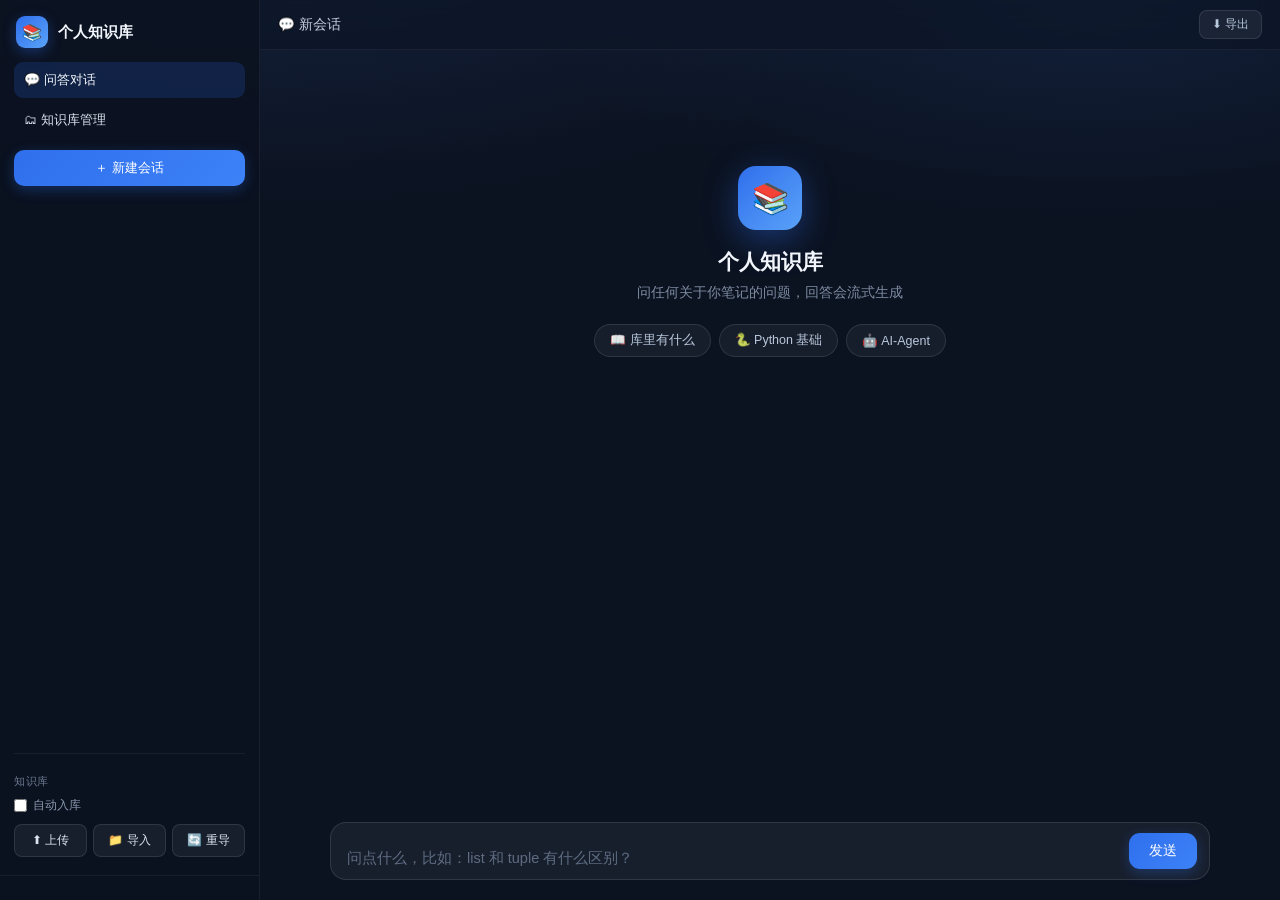
==== commit bdfccb87: "feat: 管理页 + 前端拆分重构 + 子进程编码修复 - static/: index.html 拆分为 css/(common/index/manage) + js/(common/index/" ====
--- a/static/index.html
+++ b/static/index.html
@@ -4,821 +4,104 @@
 <meta charset="UTF-8">
 <meta name="viewport" content="width=device-width, initial-scale=1.0">
 <title>📚 个人知识库</title>
-<style>
-  * { margin: 0; padding: 0; box-sizing: border-box; }
-  html, body { height: 100%; }
-  body {
-    font-family: -apple-system, BlinkMacSystemFont, "Segoe UI", "Microsoft YaHei", sans-serif;
-    background: radial-gradient(1200px 500px at 20% -10%, #16233f 0%, transparent 60%),
-                radial-gradient(1000px 400px at 85% 0%, #12203a 0%, transparent 55%),
-                #0b1220;
-    color: #e6ecf5;
-    display: flex;
-    flex-direction: column;
-    overflow: hidden;
-  }
-
-  /* ===== 顶栏 ===== */
-  .navbar {
-    display: flex; align-items: center; justify-content: space-between;
-    padding: 12px 22px;
-    background: rgba(13, 20, 38, 0.72);
-    backdrop-filter: blur(14px);
-    -webkit-backdrop-filter: blur(14px);
-    border-bottom: 1px solid rgba(255, 255, 255, 0.06);
-    z-index: 20;
-  }
-  .brand { display: flex; align-items: center; gap: 10px; min-width: 0; }
-  .brand-logo {
-    width: 32px; height: 32px; border-radius: 9px; flex: 0 0 auto;
-    background: linear-gradient(135deg, #2f6fed, #5aa2f8);
-    display: flex; align-items: center; justify-content: center;
-    font-size: 16px; box-shadow: 0 4px 14px rgba(47, 111, 237, 0.35);
-  }
-  .brand h1 { font-size: 16px; font-weight: 600; color: #f2f6fc; white-space: nowrap; }
-  .navbar .actions { display: flex; align-items: center; gap: 8px; flex-wrap: wrap; justify-content: flex-end; }
-  .navbar button, .btn {
-    background: rgba(255, 255, 255, 0.07); color: #dbe4f0; border: 1px solid rgba(255,255,255,0.1);
-    padding: 6px 12px; border-radius: 9px; cursor: pointer; font-size: 12.5px;
-    transition: background .18s, border-color .18s, transform .05s;
-    white-space: nowrap;
-  }
-  .navbar button:hover, .btn:hover { background: rgba(255,255,255,0.13); border-color: rgba(90,162,248,0.45); }
-  .navbar button:active { transform: scale(0.97); }
-  #stats { font-size: 12px; color: #8b98ad; }
-  .dot-badge {
-    display: inline-flex; align-items: center; justify-content: center;
-    min-width: 17px; height: 17px; padding: 0 4px; border-radius: 9px;
-    background: #ff6b6b; color: #fff; font-size: 10.5px; font-weight: 600; margin-left: 2px;
-  }
-
-  /* ===== 待审查 / 进度面板 ===== */
-  .panel {
-    display: none; background: rgba(15, 23, 42, 0.92);
-    border-bottom: 1px solid rgba(255,255,255,0.07);
-    padding: 12px 22px; z-index: 15;
-  }
-  .panel-inner { max-width: 880px; margin: 0 auto; }
-  .panel h3 { font-size: 14px; color: #e6ecf5; margin-bottom: 10px; font-weight: 600; }
-  .pending-row {
-    display: flex; align-items: center; gap: 8px; padding: 7px 0;
-    border-bottom: 1px dashed rgba(255,255,255,0.08); flex-wrap: wrap;
-  }
-  .pending-row .fname { flex: 0 0 auto; max-width: 210px; overflow: hidden; text-overflow: ellipsis; white-space: nowrap; font-size: 13px; }
-  .pending-row input {
-    flex: 1; min-width: 120px; background: rgba(255,255,255,0.05); border: 1px solid rgba(255,255,255,0.1);
-    border-radius: 7px; padding: 5px 9px; color: #e6ecf5; font-size: 12.5px; outline: none;
-  }
-  .pending-row input:focus { border-color: #2f6fed; }
-  .tag-chip { background: rgba(47,111,237,0.16); border: 1px solid rgba(47,111,237,0.3); color: #9cc0ff; border-radius: 5px; padding: 1px 7px; margin-right: 4px; font-size: 11px; }
-  .prog-card { max-width: 880px; margin: 0 auto; }
-  .prog-top { display: flex; justify-content: space-between; font-size: 12px; color: #8b98ad; margin-bottom: 5px; }
-  .prog-bar { background: rgba(255,255,255,0.07); border-radius: 7px; height: 9px; overflow: hidden; }
-  .prog-fill {
-    width: 0%; height: 100%;
-    background: linear-gradient(90deg, #2f6fed, #5aa2f8);
-    transition: width .3s; border-radius: 7px;
-  }
-  .prog-bottom { display: flex; justify-content: space-between; font-size: 11px; color: #6b7a90; margin-top: 6px; align-items: center; }
-  .prog-current { overflow: hidden; text-overflow: ellipsis; white-space: nowrap; max-width: 62%; }
-
-  /* ===== 聊天区 ===== */
-  .chat-wrap { flex: 1; overflow-y: auto; scroll-behavior: smooth; }
-  .chat-wrap::-webkit-scrollbar { width: 8px; }
-  .chat-wrap::-webkit-scrollbar-thumb { background: rgba(255,255,255,0.12); border-radius: 4px; }
-  .chat {
-    max-width: 880px; margin: 0 auto; padding: 26px 22px 40px;
-    display: flex; flex-direction: column; gap: 18px;
-  }
-  .row { display: flex; gap: 10px; align-items: flex-start; max-width: 92%; }
-  .row.user { align-self: flex-end; flex-direction: row-reverse; }
-  .row.bot { align-self: flex-start; }
-  .avatar {
-    width: 32px; height: 32px; border-radius: 10px; flex: 0 0 auto;
-    display: flex; align-items: center; justify-content: center; font-size: 15px;
-    box-shadow: 0 3px 10px rgba(0,0,0,0.3);
-  }
-  .avatar.user-av { background: linear-gradient(135deg, #2f6fed, #5aa2f8); }
-  .avatar.bot-av { background: linear-gradient(135deg, #1e2b45, #2c3d5e); border: 1px solid rgba(255,255,255,0.1); }
-  .bubble {
-    padding: 12px 16px; border-radius: 14px; line-height: 1.75;
-    font-size: 14.5px; word-break: break-word; min-width: 0;
-  }
-  .bubble.user {
-    background: linear-gradient(135deg, #2f6fed, #3579f5);
-    color: #fff; border-bottom-right-radius: 5px;
-    box-shadow: 0 4px 16px rgba(47, 111, 237, 0.28);
-  }
-  .bubble.bot {
-    background: rgba(255,255,255,0.045);
-    border: 1px solid rgba(255,255,255,0.09);
-    border-bottom-left-radius: 5px;
-  }
-  .bubble-text { white-space: pre-wrap; }
-  .cursor {
-    display: inline-block; width: 8px; height: 16px; margin-left: 2px;
-    background: #5aa2f8; border-radius: 2px; vertical-align: -2px;
-    animation: blink 0.9s steps(1) infinite;
-  }
-  @keyframes blink { 50% { opacity: 0; } }
-  .status-chips { display: flex; flex-wrap: wrap; gap: 5px; margin-bottom: 8px; }
-  .status-chip {
-    font-size: 11px; color: #9cc0ff; background: rgba(47,111,237,0.12);
-    border: 1px solid rgba(47,111,237,0.25); border-radius: 20px; padding: 2px 10px;
-    animation: chipIn .25s ease;
-  }
-  @keyframes chipIn { from { opacity: 0; transform: translateY(4px); } to { opacity: 1; transform: none; } }
-
-  /* ===== Markdown 轻渲染 ===== */
-  .md-h1 { font-size: 16px; font-weight: 700; margin: 6px 0 4px; color: #f2f6fc; }
-  .md-h2 { font-size: 15px; font-weight: 600; margin: 5px 0 3px; color: #e6ecf5; }
-  .md-h3 { font-size: 14px; font-weight: 600; margin: 4px 0 2px; color: #e6ecf5; }
-  .md-li { margin: 2px 0; padding-left: 4px; }
-  .md-table { border-collapse: collapse; margin: 6px 0; width: 100%; font-size: 13px; }
-  .md-table th, .md-table td {
-    border: 1px solid rgba(255,255,255,0.13); padding: 5px 10px; text-align: left;
-  }
-  .md-table th { background: rgba(47,111,237,0.14); color: #cfe0ff; font-weight: 600; }
-  .md-table tr:nth-child(even) td { background: rgba(255,255,255,0.03); }
-  .code { margin: 6px 0; }
-  .code code {
-    display: block; padding: 10px 13px; border-radius: 9px;
-    background: #0d1428; border: 1px solid rgba(255,255,255,0.08);
-    font-family: "JetBrains Mono", Consolas, monospace; font-size: 12.5px;
-    color: #b9d2f8; overflow-x: auto; white-space: pre; line-height: 1.6;
-  }
-  .inline {
-    font-family: Consolas, monospace; font-size: 12.5px; color: #ffd08a;
-    background: rgba(255,255,255,0.07); border-radius: 4px; padding: 0 5px;
-  }
-
-  /* ===== 来源折叠 ===== */
-  .src-card { align-self: flex-start; max-width: 92%; margin-top: -6px; }
-  .src-head {
-    display: inline-flex; align-items: center; gap: 6px; cursor: pointer; user-select: none;
-    font-size: 12px; color: #8b98ad; background: rgba(255,255,255,0.05);
-    border: 1px solid rgba(255,255,255,0.09); border-radius: 20px; padding: 5px 13px;
-    transition: background .15s;
-  }
-  .src-head:hover { background: rgba(255,255,255,0.1); }
-  .src-body { margin-top: 8px; border-left: 2px solid rgba(47,111,237,0.35); padding-left: 13px; }
-  .src-file { margin: 6px 0; }
-  .src-file-head { cursor: pointer; color: #9cc0ff; font-size: 12.5px; }
-  .src-file-head:hover { color: #c5dcff; }
-  .src-best { color: #63d48f; }
-  .src-list { margin: 3px 0 3px 13px; color: #7d8ba1; font-size: 12px; }
-  .src-list div { margin: 2px 0; word-break: break-all; }
-
-  /* ===== 欢迎页 ===== */
-  .welcome { text-align: center; margin-top: 12vh; }
-  .welcome .wl-logo {
-    width: 64px; height: 64px; border-radius: 18px; margin: 0 auto 18px;
-    background: linear-gradient(135deg, #2f6fed, #5aa2f8);
-    display: flex; align-items: center; justify-content: center; font-size: 30px;
-    box-shadow: 0 10px 34px rgba(47, 111, 237, 0.4);
-  }
-  .welcome h2 { font-size: 21px; font-weight: 600; color: #f2f6fc; margin-bottom: 8px; }
-  .welcome p { color: #7d8ba1; font-size: 14px; }
-  .welcome .sugg { display: flex; gap: 8px; justify-content: center; flex-wrap: wrap; margin-top: 22px; }
-  .sugg-btn {
-    background: rgba(255,255,255,0.05); border: 1px solid rgba(255,255,255,0.1);
-    color: #b9c8dd; padding: 7px 15px; border-radius: 20px; font-size: 12.5px; cursor: pointer;
-    transition: all .18s;
-  }
-  .sugg-btn:hover { border-color: #2f6fed; color: #d7e5ff; background: rgba(47,111,237,0.1); }
-
-  /* ===== 输入区 ===== */
-  .input-bar { padding: 14px 22px 20px; }
-  .input-box {
-    max-width: 880px; margin: 0 auto;
-    display: flex; align-items: flex-end; gap: 10px;
-    background: rgba(255,255,255,0.055);
-    border: 1px solid rgba(255,255,255,0.11);
-    border-radius: 16px; padding: 10px 12px 10px 16px;
-    transition: border-color .2s, box-shadow .2s;
-  }
-  .input-box:focus-within {
-    border-color: rgba(47, 111, 237, 0.65);
-    box-shadow: 0 0 0 4px rgba(47, 111, 237, 0.12), 0 6px 26px rgba(0,0,0,0.25);
-  }
-  #question {
-    flex: 1; background: transparent; border: none; outline: none;
-    color: #e6ecf5; font-size: 14.5px; resize: none;
-    font-family: inherit; max-height: 130px; padding: 4px 0;
-  }
-  #question::placeholder { color: #5d6b82; }
-  #sendBtn {
-    background: linear-gradient(135deg, #2f6fed, #3d82f7); color: #fff; border: none;
-    padding: 9px 20px; border-radius: 11px; cursor: pointer; font-size: 14px; font-weight: 500;
-    transition: all .18s; flex: 0 0 auto; box-shadow: 0 4px 14px rgba(47,111,237,0.3);
-  }
-  #sendBtn:hover { filter: brightness(1.08); }
-  #sendBtn:disabled { background: #2a3a57; color: #6b7a90; cursor: not-allowed; box-shadow: none; }
-
-  @media (max-width: 640px) {
-    .navbar { padding: 10px 14px; }
-    .brand h1 { font-size: 14px; }
-    .chat { padding: 18px 14px 30px; }
-    .row { max-width: 100%; }
-    .bubble { font-size: 14px; padding: 10px 13px; }
-  }
-</style>
+<link rel="stylesheet" href="/static/css/common.css">
+<link rel="stylesheet" href="/static/css/index.css">
 </head>
 <body>
 
-<div class="navbar">
-  <div class="brand">
-    <div class="brand-logo">📚</div>
+<!-- ===== 左侧边栏 ===== -->
+<aside class="sidebar" id="sidebar">
+  <div class="sidebar-brand">
+    <div class="logo">📚</div>
     <h1>个人知识库</h1>
   </div>
-  <div class="actions">
-    <span id="stats"></span>
-    <label style="font-size:12px;color:#8b98ad;display:flex;align-items:center;gap:5px;cursor:pointer;user-select:none">
-      <input type="checkbox" id="autoMode" style="accent-color:#2f6fed"> 自动入库
+
+  <!-- 页面导航 -->
+  <a class="nav-item active" href="/static/index.html">💬 问答对话</a>
+  <a class="nav-item" href="/static/manage.html">🗂 知识库管理</a>
+
+  <button class="new-sess-btn" onclick="newSession()">＋ 新建会话</button>
+
+  <div class="session-list-wrap">
+    <div id="sessionList"></div>
+  </div>
+
+  <div class="sidebar-divider"></div>
+
+  <div class="kb-section">
+    <div class="kb-title">知识库</div>
+    <label class="auto-mode-label">
+      <input type="checkbox" id="autoMode"> 自动入库
     </label>
-    <button onclick="document.getElementById('fileInput').click()">⬆ 上传笔记</button>
-    <input type="file" id="fileInput" accept=".md,.docx,.pdf" multiple style="display:none" onchange="upload()">
-    <button onclick="importFolder()" title="导入服务器本地文件夹">📁 导入</button>
-    <button onclick="ingest()" title="重新扫描并导入">🔄 重导</button>
-    <button id="pendingBtn" onclick="togglePending()" style="display:none">📋 待审查<span id="pendingCount" class="dot-badge">0</span></button>
-    <div style="position:relative">
-      <button onclick="toggleSessions()">💬 会话<span id="curSessName" style="font-weight:400;color:#8b98ad"></span></button>
-      <div id="sessionPanel" style="display:none;position:absolute;right:0;top:38px;background:#141d31;border:1px solid rgba(255,255,255,0.12);border-radius:13px;min-width:270px;max-height:340px;overflow-y:auto;z-index:30;box-shadow:0 14px 40px rgba(0,0,0,0.5)">
-        <div style="padding:9px 11px;border-bottom:1px solid rgba(255,255,255,0.08)">
-          <button onclick="newSession()" style="width:100%;background:#2f6fed;color:#fff;border:none;padding:7px;border-radius:9px;cursor:pointer;font-size:13px">＋ 新建会话</button>
-        </div>
-        <div id="sessionList" style="padding:5px"></div>
+    <div class="kb-btn-row">
+      <button class="kb-btn" onclick="document.getElementById('fileInput').click()">⬆ 上传</button>
+      <button class="kb-btn" onclick="importFolder()" title="导入服务器本地文件夹">📁 导入</button>
+      <button class="kb-btn" onclick="ingest()" title="重新扫描并导入">🔄 重导</button>
+    </div>
+    <button id="pendingBtn" class="pending-btn" onclick="togglePending()" style="display:none">
+      📋 待审查 <span id="pendingCount" class="dot-badge">0</span>
+    </button>
+  </div>
+
+  <div class="sidebar-footer" id="stats"></div>
+</aside>
+
+<div class="sidebar-mask" id="sidebarMask" onclick="toggleSidebar()"></div>
+
+<!-- ===== 主区 ===== -->
+<main class="main-area">
+  <div class="topbar">
+    <button class="hamburger" onclick="toggleSidebar()">☰</button>
+    <div class="topbar-title">💬 <span id="curSessName">新会话</span></div>
+    <div style="flex:1"></div>
+    <button class="topbar-btn" onclick="exportSession()" title="导出当前会话为 Markdown">⬇ 导出</button>
+  </div>
+
+  <div id="pendingPanel" class="panel">
+    <div class="panel-inner">
+      <h3>📋 待审查文件（确认后才会入库）</h3>
+      <div id="pendingList"></div>
+    </div>
+  </div>
+
+  <div id="progWrap" class="panel" style="padding:10px 22px 12px">
+    <div class="prog-card">
+      <div class="prog-top"><span id="progStage">准备中…</span><span id="progPct">0%</span></div>
+      <div class="prog-bar"><div id="progBar" class="prog-fill"></div></div>
+      <div class="prog-bottom">
+        <span id="progCurrent" class="prog-current"></span>
+        <span id="progTime">用时 0:00 · 剩余 --</span>
       </div>
     </div>
   </div>
-</div>
 
-<div id="pendingPanel" class="panel">
-  <div class="panel-inner">
-    <h3>📋 待审查文件（确认后才会入库）</h3>
-    <div id="pendingList"></div>
-  </div>
-</div>
-
-<div id="progWrap" class="panel" style="padding:10px 22px 12px">
-  <div class="prog-card">
-    <div class="prog-top"><span id="progStage">准备中…</span><span id="progPct">0%</span></div>
-    <div class="prog-bar"><div id="progBar" class="prog-fill"></div></div>
-    <div class="prog-bottom">
-      <span id="progCurrent" class="prog-current"></span>
-      <span id="progTime">用时 0:00 · 剩余 --</span>
-    </div>
-  </div>
-</div>
-
-<div class="chat-wrap">
-  <div class="chat" id="chat">
-    <div class="welcome">
-      <div class="wl-logo">📚</div>
-      <h2>个人知识库</h2>
-      <p>问任何关于你笔记的问题，回答会流式生成</p>
-      <div class="sugg">
-        <button class="sugg-btn" onclick="sendSugg('知识库里有什么内容？')">📖 库里有什么</button>
-        <button class="sugg-btn" onclick="sendSugg('list 和 tuple 有什么区别？')">🐍 Python 基础</button>
-        <button class="sugg-btn" onclick="sendSugg('LangGraph 多智能体怎么做？')">🤖 AI-Agent</button>
+  <div class="chat-wrap">
+    <div class="chat" id="chat">
+      <div class="welcome">
+        <div class="wl-logo">📚</div>
+        <h2>个人知识库</h2>
+        <p>问任何关于你笔记的问题，回答会流式生成</p>
+        <div class="sugg">
+          <button class="sugg-btn" onclick="sendSugg('知识库里有什么内容？')">📖 库里有什么</button>
+          <button class="sugg-btn" onclick="sendSugg('list 和 tuple 有什么区别？')">🐍 Python 基础</button>
+          <button class="sugg-btn" onclick="sendSugg('LangGraph 多智能体怎么做？')">🤖 AI-Agent</button>
+        </div>
       </div>
     </div>
   </div>
-</div>
 
-<div class="input-bar">
-  <div class="input-box">
-    <textarea id="question" rows="1" placeholder="问点什么，比如：list 和 tuple 有什么区别？" autocomplete="off"></textarea>
-    <button id="sendBtn" onclick="send()">发送</button>
+  <div class="input-bar">
+    <div class="input-box">
+      <textarea id="question" rows="1" placeholder="问点什么，比如：list 和 tuple 有什么区别？" autocomplete="off"></textarea>
+      <button id="sendBtn" onclick="send()">发送</button>
+    </div>
   </div>
-</div>
+</main>
 
-<script>
-const chatEl = document.getElementById("chat");
-const sendBtn = document.getElementById("sendBtn");
-const inputEl = document.getElementById("question");
+<input type="file" id="fileInput" accept=".md,.docx,.pdf" multiple style="display:none" onchange="upload()">
+<div id="toast-container"></div>
 
-/* ===== 消息渲染 ===== */
-function makeRow(cls, avatar) {
-  const row = document.createElement("div");
-  row.className = "row " + cls;
-  const av = document.createElement("div");
-  av.className = "avatar " + (cls === "user" ? "user-av" : "bot-av");
-  av.textContent = avatar;
-  const bubble = document.createElement("div");
-  bubble.className = "bubble " + (cls === "user" ? "user" : "bot");
-  row.appendChild(av);
-  row.appendChild(bubble);
-  return { row, bubble };
-}
-
-function addMsg(text, cls) {
-  const welcome = document.querySelector(".welcome");
-  if (welcome) welcome.remove();
-  const { row, bubble } = makeRow(cls, cls === "user" ? "🧑" : "🤖");
-  bubble.innerHTML = renderMarkdown(text);
-  chatEl.appendChild(row);
-  chatEl.scrollTop = chatEl.scrollHeight;
-  return bubble;
-}
-
-/* ===== 安全转义 + 轻量 Markdown ===== */
-function esc(s) {
-  return String(s).replace(/&/g, "&amp;").replace(/</g, "&lt;")
-    .replace(/>/g, "&gt;").replace(/"/g, "&quot;");
-}
-function renderMarkdown(text) {
-  const blocks = [];
-  text = String(text).replace(/```(\w*)\n?([\s\S]*?)```/g, (m, lang, code) => {
-    blocks.push('<pre class="code"><code>' + esc(code.trim()) + '</code></pre>');
-    return "\u0000" + (blocks.length - 1) + "\u0000";
-  });
-  let html = esc(text);
-  html = html.replace(/\*\*([^*]+)\*\*/g, "<strong>$1</strong>");
-  html = html.replace(/`([^`]+)`/g, '<code class="inline">$1</code>');
-  html = html.replace(/^### (.+)$/gm, '<div class="md-h3">$1</div>');
-  html = html.replace(/^## (.+)$/gm, '<div class="md-h2">$1</div>');
-  html = html.replace(/^# (.+)$/gm, '<div class="md-h1">$1</div>');
-  html = html.replace(/^- (.+)$/gm, '<div class="md-li">• $1</div>');
-  // 表格：| 分隔的连续行 → <table>
-  html = html.replace(/(^\|.*\|$)(?:\r?\n\|[:\-\s|]+\|)?(?:\r?\n\|.*\|$)+/gm, function (m) {
-    const lines = m.split(/\r?\n/).filter(function (l) { return l.trim(); });
-    if (lines.length < 2) return m;
-    const cells = function (line) {
-      return line.split("|").slice(1, -1).map(function (c) { return c.trim(); });
-    };
-    const head = cells(lines[0]);
-    let out = '<table class="md-table"><thead><tr>' +
-      head.map(function (c) { return "<th>" + c + "</th>"; }).join("") + "</tr></thead><tbody>";
-    for (let i = 2; i < lines.length; i++) {
-      out += "<tr>" + cells(lines[i]).map(function (c) { return "<td>" + c + "</td>"; }).join("") + "</tr>";
-    }
-    return out + "</tbody></table>";
-  });
-  html = html.replace(/\n/g, "<br>");
-  html = html.replace(/\u0000(\d+)\u0000/g, (m, i) => blocks[+i]);
-  return html;
-}
-
-/* ===== 流式机器人气泡 ===== */
-function createBotBubble() {
-  const welcome = document.querySelector(".welcome");
-  if (welcome) welcome.remove();
-  const { row, bubble } = makeRow("bot", "🤖");
-  const chips = document.createElement("div");
-  chips.className = "status-chips";
-  const text = document.createElement("div");
-  text.className = "bubble-text";
-  const cursor = document.createElement("span");
-  cursor.className = "cursor";
-  bubble.appendChild(chips);
-  bubble.appendChild(text);
-  bubble.appendChild(cursor);
-  chatEl.appendChild(row);
-  chatEl.scrollTop = chatEl.scrollHeight;
-  return { row, text, cursor, chips, deltaCount: 0 };
-}
-function addStatusChip(b, label) {
-  const c = document.createElement("span");
-  c.className = "status-chip";
-  c.textContent = label;
-  b.chips.appendChild(c);
-  chatEl.scrollTop = chatEl.scrollHeight;
-}
-function clearStatusChips(b) { b.chips.innerHTML = ""; }
-function hideCursor(b) { b.cursor.style.display = "none"; }
-function statusIcon(stage) {
-  if (stage.indexOf("规划") >= 0) return "🧭";
-  if (stage.indexOf("检索") >= 0) return "🔍";
-  if (stage.indexOf("工具") >= 0) return "🛠";
-  if (stage.indexOf("生成") >= 0) return "✍️";
-  if (stage.indexOf("审查") >= 0) return "🛡";
-  if (stage.indexOf("目录") >= 0) return "📖";
-  if (stage.indexOf("重写") >= 0) return "✏️";
-  return "⚙️";
-}
-function handleStreamEvent(ev, b) {
-  if (ev.type === "status") {
-    const s = ev.stage || "";
-    if (s.indexOf("重写") >= 0) {
-      b.deltaCount = 0;
-      b.text.textContent = "";
-      clearStatusChips(b);
-      addStatusChip(b, "✏️ " + s);
-    } else {
-      addStatusChip(b, statusIcon(s) + " " + s);
-    }
-  } else if (ev.type === "delta") {
-    if (b.deltaCount === 0) clearStatusChips(b);
-    b.deltaCount++;
-    b.text.textContent += ev.content || "";
-    chatEl.scrollTop = chatEl.scrollHeight;
-  } else if (ev.type === "done") {
-    hideCursor(b);
-    clearStatusChips(b);
-    b.text.innerHTML = renderMarkdown(b.text.textContent);
-    chatEl.scrollTop = chatEl.scrollHeight;
-    if (ev.sources && ev.sources.length) renderSources(ev.sources);
-  } else if (ev.type === "error") {
-    hideCursor(b);
-    b.text.textContent += "\n\n⚠️ " + (ev.content || "未知错误");
-  }
-}
-
-/* ===== 流式发送 ===== */
-async function send() {
-  const q = inputEl.value.trim();
-  if (!q) return;
-  inputEl.value = "";
-  inputEl.style.height = "auto";
-  sendBtn.disabled = true;
-  addMsg(q, "user");
-  const b = createBotBubble();
-  try {
-    const res = await fetch("/api/chat/stream", {
-      method: "POST",
-      headers: { "Content-Type": "application/json" },
-      body: JSON.stringify({ question: q, session_id: getSessionId() }),
-    });
-    if (!res.ok || !res.body) throw new Error("HTTP " + res.status);
-    const reader = res.body.getReader();
-    const decoder = new TextDecoder("utf-8");
-    let buf = "";
-    for (;;) {
-      const { done, value } = await reader.read();
-      if (done) break;
-      buf += decoder.decode(value, { stream: true });
-      let idx;
-      while ((idx = buf.indexOf("\n\n")) >= 0) {
-        const chunk = buf.slice(0, idx);
-        buf = buf.slice(idx + 2);
-        if (!chunk.startsWith("data: ")) continue;
-        let ev;
-        try { ev = JSON.parse(chunk.slice(6)); } catch (e) { continue; }
-        handleStreamEvent(ev, b);
-      }
-    }
-  } catch (err) {
-    hideCursor(b);
-    clearStatusChips(b);
-    b.text.innerHTML = '<span style="color:#ff8b8b">⚠️ 请求失败，请确认服务已启动</span>';
-  }
-  sendBtn.disabled = false;
-}
-function sendSugg(t) { inputEl.value = t; send(); }
-
-/* ===== 选择题交互（兼容旧格式【选择】块） ===== */
-function sendChoice(text) { inputEl.value = text; send(); }
-
-/* ===== 上传 ===== */
-async function upload() {
-  const input = document.getElementById("fileInput");
-  if (!input.files.length) return;
-  const files = Array.from(input.files);
-  const auto = document.getElementById("autoMode").checked;
-  const names = files.map(f => f.name).join("、");
-  addMsg((auto ? "🤖" : "📤") + " 正在上传" + (auto ? "（自动入库）" : "（待审查）") + "：" + names, "user");
-  const fd = new FormData();
-  files.forEach(f => fd.append("files", f));
-  fd.append("auto", auto ? "1" : "0");
-  let doneNames = [], pendingNames = [], dupMsg = [], errMsg = "";
-  try {
-    const res = await fetch("/api/upload", { method: "POST", body: fd });
-    const data = await res.json();
-    (data.results || []).forEach(r => {
-      if (r.status === "done") doneNames.push(r.filename + " → [" + (r.topic || "默认") + "]");
-      else if (r.status === "pending") pendingNames.push(r.filename + (r.suggest_topic ? " → 建议[" + r.suggest_topic + "]" : " → 主题待定"));
-      else if (r.status === "duplicate") dupMsg.push(r.filename + "（" + (r.error || "重复") + "）");
-      else errMsg.push(r.filename + "：" + (r.error || "失败"));
-    });
-    if (data.ingest_started) pollIngest();
-  } catch (e) { errMsg.push("请求失败：" + e); }
-  if (doneNames.length) addMsg("🤖 自动入库中：" + doneNames.join("、"), "bot");
-  if (pendingNames.length) addMsg("📋 已进入待审查：" + pendingNames.join("、") + "。点击右上角「待审查」确认入库。", "bot");
-  if (dupMsg.length) addMsg("🔁 已跳过重复：" + dupMsg.join("、"), "bot");
-  if (errMsg.length) addMsg("⚠️ 失败：" + errMsg.join("；"), "bot");
-  input.value = "";
-  refreshPending();
-}
-
-/* ===== 文件夹导入 ===== */
-async function importFolder() {
-  const path = prompt("输入要导入的本地文件夹路径（自动识别 .md/.docx/.pdf）：");
-  if (!path || !path.trim()) return;
-  const auto = document.getElementById("autoMode").checked;
-  addMsg("📁 正在导入文件夹（" + (auto ? "自动入库" : "待审查") + "）：" + path.trim(), "user");
-  let doneNames = [], pendingNames = [], dupMsg = [], errMsg = [];
-  try {
-    const res = await fetch("/api/import/folder", {
-      method: "POST", headers: { "Content-Type": "application/json" },
-      body: JSON.stringify({ path: path.trim(), auto: auto })
-    });
-    const data = await res.json();
-    if (!res.ok) { errMsg.push(data.detail || "导入失败"); }
-    else {
-      const s = data.summary || {};
-      (s.details || []).forEach(d => {
-        if (d.status === "done") doneNames.push(d.file + " → [" + (d.topic || "默认") + "]");
-        else if (d.status === "pending") pendingNames.push(d.file + (d.suggest_topic ? " → 建议[" + d.suggest_topic + "]" : " → 主题待定"));
-        else if (d.status === "duplicate") dupMsg.push(d.file + "（" + (d.note || "重复") + "）");
-        else if (d.status === "error") errMsg.push(d.file + "：" + (d.note || "失败"));
-      });
-      if (s.skipped) addMsg("⚠️ 超过单批上限跳过 " + s.skipped + " 个", "bot");
-      if (data.ingest_started) pollIngest();
-    }
-  } catch (e) { errMsg.push("请求失败：" + e); }
-  if (doneNames.length) addMsg("🤖 自动入库中：" + doneNames.join("、"), "bot");
-  if (pendingNames.length) addMsg("📋 已进入待审查：" + pendingNames.join("、") + "。点击右上角「待审查」确认入库。", "bot");
-  if (dupMsg.length) addMsg("🔁 已跳过重复：" + dupMsg.join("、"), "bot");
-  if (errMsg.length) addMsg("⚠️ 失败：" + errMsg.join("；"), "bot");
-  refreshPending();
-}
-
-/* ===== 待审查 ===== */
-function togglePending() {
-  const p = document.getElementById("pendingPanel");
-  p.style.display = p.style.display === "none" ? "block" : "none";
-  if (p.style.display !== "none") refreshPending();
-}
-async function refreshPending() {
-  try {
-    const res = await fetch("/api/pending");
-    const data = await res.json();
-    const list = data.pending || [];
-    const btn = document.getElementById("pendingBtn");
-    const countEl = document.getElementById("pendingCount");
-    const box = document.getElementById("pendingList");
-    if (list.length) { btn.style.display = ""; countEl.textContent = list.length; }
-    else { btn.style.display = "none"; }
-    box.innerHTML = list.length ? "" : "<div style='color:#6b7a90;font-size:13px'>没有待审查文件</div>";
-    list.forEach(item => {
-      const row = document.createElement("div");
-      row.className = "pending-row";
-      const tagLine = (item.tags && item.tags.length)
-        ? "<div style='flex-basis:100%;font-size:11px;color:#7d8ba1;padding-left:4px'>🏷 " + item.tags.map(t => "<span class='tag-chip'>" + esc(t) + "</span>").join("") + "</div>" : "";
-      row.innerHTML =
-        "<span class='fname'>📄 " + esc(item.filename) + "</span>" +
-        "<input id='topic_" + esc(item.filename) + "' value='" + esc(item.suggest_topic || "") + "' placeholder='主题（可改）'>" +
-        "<button onclick='reviewApprove(this)' data-file='" + esc(item.filename) + "' style='background:#2f6fed;color:#fff;border:none;padding:5px 11px;border-radius:7px;cursor:pointer;font-size:12px'>✓ 确认入库</button>" +
-        "<button onclick='reviewReject(this)' data-file='" + esc(item.filename) + "' style='background:rgba(255,255,255,0.07);color:#ff8b8b;border:1px solid rgba(255,255,255,0.1);padding:5px 11px;border-radius:7px;cursor:pointer;font-size:12px'>✕ 丢弃</button>" +
-        tagLine;
-      box.appendChild(row);
-    });
-  } catch (e) {}
-}
-async function reviewApprove(btn) {
-  const file = btn.getAttribute("data-file");
-  const topicInput = document.getElementById("topic_" + file);
-  const topic = topicInput.value.trim();
-  if (!topic) { alert("请填写主题目录名"); return; }
-  btn.disabled = true; btn.textContent = "入库中…";
-  try {
-    const res = await fetch("/api/review", {
-      method: "POST", headers: { "Content-Type": "application/json" },
-      body: JSON.stringify({ filename: file, topic: topic }),
-    });
-    const data = await res.json();
-    if (res.ok) { addMsg("入库中：" + file + " → [" + topic + "]", "bot"); pollIngest(); }
-    else { alert("失败：" + (data.detail || "未知")); }
-  } catch (e) { alert("请求失败：" + e); }
-  refreshPending();
-}
-async function reviewReject(btn) {
-  const file = btn.getAttribute("data-file");
-  if (!confirm("丢弃 " + file + "？")) return;
-  try {
-    await fetch("/api/pending", {
-      method: "DELETE", headers: { "Content-Type": "application/json" },
-      body: JSON.stringify({ filename: file }),
-    });
-  } catch (e) {}
-  refreshPending(); stats();
-}
-
-/* ===== 参考来源 ===== */
-function renderSources(sources) {
-  const welcome = document.querySelector(".welcome");
-  if (welcome) welcome.remove();
-  const card = document.createElement("div");
-  card.className = "src-card";
-  const groups = {};
-  sources.forEach(s => { (groups[s.source] = groups[s.source] || []).push(s); });
-  const files = Object.keys(groups);
-  const head = document.createElement("div");
-  head.className = "src-head";
-  head.innerHTML = "📎 参考来源（" + files.length + " 篇）<span class='src-arrow' style='color:#6b7a90'>▶</span>";
-  head.onclick = () => {
-    const body = card.querySelector(".src-body");
-    const arrow = head.querySelector(".src-arrow");
-    const open = body.style.display !== "none";
-    body.style.display = open ? "none" : "block";
-    arrow.textContent = open ? "▶" : "▼";
-  };
-  card.appendChild(head);
-  const body = document.createElement("div");
-  body.className = "src-body";
-  body.style.display = "none";
-  files.forEach(fname => {
-    const items = groups[fname];
-    const fileDiv = document.createElement("div");
-    fileDiv.className = "src-file";
-    const best = Math.max(...items.map(s => s.score)).toFixed(3);
-    const fileHead = document.createElement("div");
-    fileHead.className = "src-file-head";
-    fileHead.innerHTML = "📄 " + esc(fname) + " <span class='src-best'>" + items.length + " 段 · 最高 " + best + "</span> <span style='color:#6b7a90'>▶</span>";
-    fileHead.onclick = () => {
-      const list = fileDiv.querySelector(".src-list");
-      const arrow = fileHead.querySelector("span:last-child");
-      const open = list.style.display !== "none";
-      list.style.display = open ? "none" : "block";
-      arrow.textContent = open ? "▶" : "▼";
-    };
-    fileDiv.appendChild(fileHead);
-    const list = document.createElement("div");
-    list.className = "src-list";
-    list.style.display = "none";
-    items.forEach(s => {
-      const line = document.createElement("div");
-      const h = (s.heading || "").replace(/^#+\s*/, "").slice(0, 30);
-      line.textContent = "· " + (h || "(片段)") + " — 相似度 " + s.score.toFixed(3);
-      list.appendChild(line);
-    });
-    fileDiv.appendChild(list);
-    body.appendChild(fileDiv);
-  });
-  card.appendChild(body);
-  chatEl.appendChild(card);
-  chatEl.scrollTop = chatEl.scrollHeight;
-}
-
-/* ===== 入库进度 ===== */
-let progTimer = null;
-function _fmtTime(sec) {
-  sec = Math.max(0, Math.floor(sec || 0));
-  const m = Math.floor(sec / 60), s = sec % 60;
-  return m + ":" + String(s).padStart(2, "0");
-}
-function showProg(stage, pct, current, elapsed, eta, done, total) {
-  if (typeof current === "undefined" && typeof stage === "object" && stage) {
-    const d = stage;
-    return showProg(d.stage, d.percent, d.current, d.elapsed, d.eta, d.done, d.total);
-  }
-  const w = document.getElementById("progWrap");
-  w.style.display = "block";
-  document.getElementById("progStage").textContent = stage || "";
-  document.getElementById("progPct").textContent = (pct || 0) + "%";
-  document.getElementById("progBar").style.width = (pct || 0) + "%";
-  let curText = "";
-  if (done && total) curText = done + "/" + total + " · ";
-  curText += (current || "").trim();
-  document.getElementById("progCurrent").textContent = curText || "—";
-  const t = _fmtTime(elapsed);
-  const etaTxt = (pct >= 100 || !eta) ? "完成" : "剩余 " + _fmtTime(eta);
-  document.getElementById("progTime").textContent = "用时 " + t + " · " + etaTxt;
-}
-function hideProg() {
-  const w = document.getElementById("progWrap");
-  setTimeout(() => { w.style.display = "none"; }, 400);
-}
-function pollIngest(onDone) {
-  showProg("排队中…", 0, "", 0, 0, 0, 0);
-  if (progTimer) clearInterval(progTimer);
-  progTimer = setInterval(async () => {
-    try {
-      const res = await fetch("/api/ingest/progress");
-      const d = await res.json();
-      showProg(d.stage, d.percent, d.current, d.elapsed, d.eta, d.done, d.total);
-      if (!d.running) {
-        clearInterval(progTimer); progTimer = null;
-        if (d.error) addMsg("⚠️ 入库出错：" + d.error, "bot");
-        else if (d.result) {
-          const s = d.result;
-          addMsg("✅ 入库完成：新增" + s.new + " 修改" + s.changed + " 未变" + s.unchanged + " 删除" + s.removed + "，片段 " + s.chunks + (s.elapsed ? "，用时 " + s.elapsed + " 秒" : ""), "bot");
-        }
-        hideProg();
-        if (onDone) onDone();
-        stats();
-      }
-    } catch (e) {}
-  }, 600);
-}
-async function ingest() {
-  showProg("开始导入…", 3);
-  try {
-    const res = await fetch("/api/ingest", { method: "POST" });
-    await res.json();
-    pollIngest();
-  } catch (e) { hideProg(); addMsg("⚠️ 导入请求失败：" + e, "bot"); }
-}
-async function stats() {
-  try {
-    const res = await fetch("/api/stats");
-    const data = await res.json();
-    document.getElementById("stats").textContent = "库内 " + data.chunks + " 片段";
-  } catch (e) {}
-}
-
-/* ===== 会话管理 ===== */
-function getSessionId() {
-  let sid = localStorage.getItem("kb_session_id");
-  if (!sid) sid = "s_demo_default";
-  return sid;
-}
-function setCurSession(sid, name) {
-  localStorage.setItem("kb_session_id", sid);
-  const el = document.getElementById("curSessName");
-  if (el) el.textContent = name ? " · " + name.slice(0, 8) : "";
-}
-async function newSession() {
-  try {
-    const res = await fetch("/api/sessions", {
-      method: "POST", headers: { "Content-Type": "application/json" },
-      body: JSON.stringify({ title: "新会话" }),
-    });
-    const data = await res.json();
-    setCurSession(data.session_id, data.title);
-    resetChatArea();
-    addMsg("🆕 已创建新会话，之前的会话还在列表里。", "bot");
-    loadSessionList();
-  } catch (e) { alert("创建会话失败：" + e); }
-}
-async function switchSession(sid, title) {
-  setCurSession(sid, title);
-  resetChatArea();
-  addMsg("已切换到会话「" + (title || "新会话").slice(0, 15) + "」，开始提问吧。", "bot");
-  document.getElementById("sessionPanel").style.display = "none";
-}
-function resetChatArea() {
-  document.getElementById("chat").innerHTML =
-    '<div class="welcome"><div class="wl-logo">📚</div><h2>个人知识库</h2><p>问任何关于你笔记的问题，回答会流式生成</p><div class="sugg">' +
-    '<button class="sugg-btn" onclick="sendSugg(\'知识库里有什么内容？\')">📖 库里有什么</button>' +
-    '<button class="sugg-btn" onclick="sendSugg(\'list 和 tuple 有什么区别？\')">🐍 Python 基础</button>' +
-    '<button class="sugg-btn" onclick="sendSugg(\'LangGraph 多智能体怎么做？\')">🤖 AI-Agent</button></div></div>';
-}
-function toggleSessions() {
-  const p = document.getElementById("sessionPanel");
-  p.style.display = p.style.display === "none" ? "block" : "none";
-  if (p.style.display !== "none") loadSessionList();
-}
-async function loadSessionList() {
-  try {
-    const res = await fetch("/api/sessions");
-    const data = await res.json();
-    const cur = getSessionId();
-    const box = document.getElementById("sessionList");
-    const list = data.sessions || [];
-    if (!list.length) { box.innerHTML = "<div style='color:#6b7a90;font-size:13px;padding:8px'>还没有会话</div>"; return; }
-    box.innerHTML = "";
-    list.forEach(s => {
-      const row = document.createElement("div");
-      row.style.cssText = "display:flex;align-items:center;gap:6px;padding:7px 9px;border-radius:9px;cursor:pointer";
-      if (s.id === cur) row.style.background = "rgba(47,111,237,0.18)";
-      const main = document.createElement("div");
-      main.style.cssText = "flex:1;overflow:hidden";
-      const t1 = document.createElement("div");
-      t1.style.cssText = "font-size:13px;color:#e6ecf5;white-space:nowrap;overflow:hidden;text-overflow:ellipsis";
-      t1.textContent = s.title || "新会话";
-      const t2 = document.createElement("div");
-      t2.style.cssText = "font-size:11px;color:#6b7a90";
-      t2.textContent = s.msg_count + " 条";
-      main.appendChild(t1); main.appendChild(t2);
-      main.addEventListener("click", () => switchSession(s.id, s.title));
-      const del = document.createElement("button");
-      del.textContent = "✕"; del.title = "删除";
-      del.style.cssText = "background:none;border:none;color:#ff8b8b;cursor:pointer;font-size:13px";
-      del.addEventListener("click", e => { e.stopPropagation(); deleteSession(s.id); });
-      row.appendChild(main); row.appendChild(del);
-      box.appendChild(row);
-    });
-    const curS = list.find(x => x.id === cur);
-    const el = document.getElementById("curSessName");
-    if (el) el.textContent = curS ? " · " + curS.title.slice(0, 8) : "";
-  } catch (e) {}
-}
-async function deleteSession(sid) {
-  if (!confirm("删除这个会话及其历史？")) return;
-  try {
-    await fetch("/api/sessions/" + encodeURIComponent(sid), { method: "DELETE" });
-    if (getSessionId() === sid) {
-      setCurSession("s_demo_default", "");
-      resetChatArea();
-    }
-    loadSessionList();
-  } catch (e) {}
-}
-
-/* ===== 输入框自适应高度 + Enter 发送 ===== */
-inputEl.addEventListener("input", () => {
-  inputEl.style.height = "auto";
-  inputEl.style.height = Math.min(inputEl.scrollHeight, 130) + "px";
-});
-inputEl.addEventListener("keydown", e => {
-  if (e.key === "Enter" && !e.shiftKey) { e.preventDefault(); send(); }
-});
-
-stats();
-refreshPending();
-loadSessionList();
-</script>
+<script src="/static/js/common.js"></script>
+<script src="/static/js/index.js"></script>
 </body>
 </html>
--- a/static/css/common.css
+++ b/static/css/common.css
@@ -0,0 +1,144 @@
+/* ==========================================================================
+   kb-v2 前端公共样式
+   设计令牌 + 布局骨架（侧栏 / 顶栏 / Toast）
+   页面私有样式见 index.css / manage.css
+   ========================================================================== */
+
+:root {
+  --bg: #0b1220;
+  --text: #e6ecf5;
+  --text-dim: #8b98ad;
+  --text-faint: #6b7a90;
+  --primary: #2f6fed;
+  --primary-light: #5aa2f8;
+  --border: rgba(255, 255, 255, 0.08);
+  --primary-grad: linear-gradient(135deg, #2f6fed, #5aa2f8);
+}
+
+* { margin: 0; padding: 0; box-sizing: border-box; }
+html, body { height: 100%; }
+body {
+  font-family: -apple-system, BlinkMacSystemFont, "Segoe UI", "Microsoft YaHei", sans-serif;
+  background: radial-gradient(1200px 500px at 20% -10%, #16233f 0%, transparent 60%),
+              radial-gradient(1000px 400px at 85% 0%, #12203a 0%, transparent 55%),
+              var(--bg);
+  color: var(--text);
+  display: flex;
+  flex-direction: row;
+  overflow: hidden;
+}
+
+/* ===== 左侧边栏 ===== */
+.sidebar {
+  width: 260px; flex: 0 0 260px;
+  background: rgba(11, 18, 32, 0.92);
+  border-right: 1px solid rgba(255, 255, 255, 0.06);
+  display: flex; flex-direction: column;
+  z-index: 30;
+}
+.sidebar-brand {
+  display: flex; align-items: center; gap: 10px;
+  padding: 16px 16px 14px;
+}
+.sidebar-brand .logo {
+  width: 32px; height: 32px; border-radius: 9px; flex: 0 0 auto;
+  background: var(--primary-grad);
+  display: flex; align-items: center; justify-content: center;
+  font-size: 16px; box-shadow: 0 4px 14px rgba(47, 111, 237, 0.35);
+}
+.sidebar-brand h1 { font-size: 15px; font-weight: 600; color: #f2f6fc; }
+
+/* 页面导航（问答对话 / 知识库管理） */
+.nav-item {
+  display: flex; align-items: center; gap: 8px;
+  margin: 0 14px 4px; padding: 9px 10px; border-radius: 9px;
+  font-size: 13px; color: #dbe4f0; text-decoration: none;
+  transition: background .12s;
+}
+.nav-item:hover { background: rgba(255, 255, 255, 0.05); }
+.nav-item.active { background: rgba(47, 111, 237, 0.18); color: #f2f6fc; }
+
+.sidebar-divider { height: 1px; background: rgba(255, 255, 255, 0.06); margin: 8px 14px; }
+
+.kb-section { padding: 12px 14px 10px; }
+.kb-title {
+  font-size: 11px; color: var(--text-faint);
+  text-transform: uppercase; letter-spacing: 0.5px; margin-bottom: 8px;
+}
+.kb-btn {
+  background: rgba(255, 255, 255, 0.06); color: #dbe4f0;
+  border: 1px solid rgba(255, 255, 255, 0.1); padding: 7px 4px;
+  border-radius: 8px; cursor: pointer; font-size: 12px;
+  transition: background .15s, border-color .15s;
+  white-space: nowrap;
+}
+.kb-btn:hover { background: rgba(255, 255, 255, 0.12); border-color: rgba(90, 162, 248, 0.45); }
+
+.sidebar-footer {
+  margin-top: auto;
+  padding: 10px 16px 14px; border-top: 1px solid rgba(255, 255, 255, 0.06);
+  font-size: 12px; color: var(--text-dim);
+}
+
+/* ===== 主区 ===== */
+.main-area {
+  flex: 1; display: flex; flex-direction: column;
+  min-width: 0; height: 100vh;
+}
+.topbar {
+  display: flex; align-items: center; gap: 10px;
+  padding: 10px 18px;
+  background: rgba(13, 20, 38, 0.6);
+  backdrop-filter: blur(10px);
+  border-bottom: 1px solid rgba(255, 255, 255, 0.05);
+  z-index: 10;
+}
+.topbar-title {
+  font-size: 13.5px; color: #c5d0e0; font-weight: 500;
+  overflow: hidden; text-overflow: ellipsis; white-space: nowrap;
+}
+.topbar-btn {
+  background: rgba(255, 255, 255, 0.06); color: #b9c8dd;
+  border: 1px solid rgba(255, 255, 255, 0.1);
+  padding: 5px 12px; border-radius: 8px; cursor: pointer; font-size: 12px;
+  transition: background .15s, border-color .15s; flex: 0 0 auto;
+}
+.topbar-btn:hover { background: rgba(255, 255, 255, 0.12); border-color: rgba(90, 162, 248, 0.45); color: #d7e5ff; }
+
+.hamburger {
+  display: none; background: none; border: none; color: #dbe4f0;
+  font-size: 18px; cursor: pointer; padding: 4px 8px; border-radius: 6px;
+}
+.hamburger:hover { background: rgba(255, 255, 255, 0.08); }
+
+/* ===== Toast 提示（两页共用，需配合 #toast-container） ===== */
+#toast-container {
+  position: fixed; top: 16px; right: 16px; z-index: 999;
+  display: flex; flex-direction: column; gap: 8px; pointer-events: none;
+}
+.toast {
+  background: rgba(20, 29, 49, 0.96);
+  border: 1px solid rgba(255, 255, 255, 0.12);
+  color: var(--text); padding: 9px 16px; border-radius: 10px;
+  font-size: 13px; box-shadow: 0 8px 24px rgba(0, 0, 0, 0.4);
+  animation: toastIn .2s ease; max-width: 320px; pointer-events: auto;
+}
+.toast.error { border-color: rgba(255, 107, 107, 0.5); }
+.toast.success { border-color: rgba(99, 212, 143, 0.5); }
+@keyframes toastIn { from { opacity: 0; transform: translateY(-8px); } to { opacity: 1; transform: none; } }
+
+/* ===== 移动端：侧栏抽屉化 ===== */
+.sidebar-mask {
+  display: none; position: fixed; inset: 0;
+  background: rgba(0, 0, 0, 0.5); z-index: 25;
+}
+@media (max-width: 720px) {
+  .sidebar {
+    position: fixed; left: 0; top: 0; bottom: 0;
+    transform: translateX(-100%); transition: transform .25s ease;
+    box-shadow: 4px 0 24px rgba(0, 0, 0, 0.4);
+  }
+  .sidebar.open { transform: translateX(0); }
+  .sidebar-mask.show { display: block; }
+  .hamburger { display: block; }
+}
--- a/static/css/index.css
+++ b/static/css/index.css
@@ -0,0 +1,241 @@
+/* ==========================================================================
+   问答页（index.html）私有样式
+   公共样式见 common.css
+   ========================================================================== */
+
+/* ===== 侧栏：新建会话 + 会话列表 ===== */
+.new-sess-btn {
+  margin: 8px 14px 12px;
+  background: linear-gradient(135deg, #2f6fed, #3d82f7);
+  color: #fff; border: none; padding: 9px; border-radius: 10px;
+  cursor: pointer; font-size: 13px; font-weight: 500;
+  box-shadow: 0 4px 14px rgba(47, 111, 237, 0.3);
+  transition: filter .15s;
+}
+.new-sess-btn:hover { filter: brightness(1.08); }
+
+.session-list-wrap {
+  flex: 1; overflow-y: auto; padding: 4px 10px 10px;
+  min-height: 0;
+}
+.session-list-wrap::-webkit-scrollbar { width: 6px; }
+.session-list-wrap::-webkit-scrollbar-thumb { background: rgba(255, 255, 255, 0.1); border-radius: 3px; }
+.sess-item {
+  display: flex; align-items: center; gap: 6px;
+  padding: 8px 10px; border-radius: 9px; cursor: pointer;
+  margin-bottom: 2px; transition: background .12s;
+}
+.sess-item:hover { background: rgba(255, 255, 255, 0.05); }
+.sess-item.active { background: rgba(47, 111, 237, 0.18); }
+.sess-item .sess-main { flex: 1; overflow: hidden; min-width: 0; }
+.sess-item .sess-title {
+  font-size: 13px; color: var(--text); white-space: nowrap;
+  overflow: hidden; text-overflow: ellipsis;
+}
+.sess-item .sess-count { font-size: 11px; color: var(--text-faint); margin-top: 1px; }
+.sess-item .sess-del {
+  background: none; border: none; color: #ff8b8b; cursor: pointer;
+  font-size: 13px; opacity: 0; flex: 0 0 auto; padding: 2px 4px;
+}
+.sess-item:hover .sess-del { opacity: 1; }
+
+/* ===== 侧栏：知识库操作区 ===== */
+.auto-mode-label {
+  display: flex; align-items: center; gap: 6px;
+  font-size: 12px; color: var(--text-dim); cursor: pointer; user-select: none;
+  margin-bottom: 10px;
+}
+.auto-mode-label input { accent-color: var(--primary); }
+.kb-btn-row { display: flex; gap: 6px; margin-bottom: 8px; }
+.kb-btn-row .kb-btn { flex: 1; }
+.pending-btn {
+  width: 100%; background: rgba(255, 107, 107, 0.1); color: #ffb3b3;
+  border: 1px solid rgba(255, 107, 107, 0.25); padding: 7px;
+  border-radius: 8px; cursor: pointer; font-size: 12px;
+  display: flex; align-items: center; justify-content: center; gap: 5px;
+}
+.pending-btn:hover { background: rgba(255, 107, 107, 0.16); }
+.dot-badge {
+  display: inline-flex; align-items: center; justify-content: center;
+  min-width: 17px; height: 17px; padding: 0 4px; border-radius: 9px;
+  background: #ff6b6b; color: #fff; font-size: 10.5px; font-weight: 600;
+}
+
+/* ===== 待审查 / 进度面板 ===== */
+.panel {
+  display: none; background: rgba(15, 23, 42, 0.92);
+  border-bottom: 1px solid rgba(255, 255, 255, 0.07);
+  padding: 12px 22px; z-index: 15;
+}
+.panel-inner { max-width: 880px; margin: 0 auto; }
+.panel h3 { font-size: 14px; color: var(--text); margin-bottom: 10px; font-weight: 600; }
+.pending-row {
+  display: flex; align-items: center; gap: 8px; padding: 7px 0;
+  border-bottom: 1px dashed rgba(255, 255, 255, 0.08); flex-wrap: wrap;
+}
+.pending-row .fname { flex: 0 0 auto; max-width: 210px; overflow: hidden; text-overflow: ellipsis; white-space: nowrap; font-size: 13px; }
+.pending-row input {
+  flex: 1; min-width: 120px; background: rgba(255, 255, 255, 0.05); border: 1px solid rgba(255, 255, 255, 0.1);
+  border-radius: 7px; padding: 5px 9px; color: var(--text); font-size: 12.5px; outline: none;
+}
+.pending-row input:focus { border-color: var(--primary); }
+.tag-chip { background: rgba(47, 111, 237, 0.16); border: 1px solid rgba(47, 111, 237, 0.3); color: #9cc0ff; border-radius: 5px; padding: 1px 7px; margin-right: 4px; font-size: 11px; }
+.prog-card { max-width: 880px; margin: 0 auto; }
+.prog-top { display: flex; justify-content: space-between; font-size: 12px; color: var(--text-dim); margin-bottom: 5px; }
+.prog-bar { background: rgba(255, 255, 255, 0.07); border-radius: 7px; height: 9px; overflow: hidden; }
+.prog-fill {
+  width: 0%; height: 100%;
+  background: linear-gradient(90deg, #2f6fed, #5aa2f8);
+  transition: width .3s; border-radius: 7px;
+}
+.prog-bottom { display: flex; justify-content: space-between; font-size: 11px; color: var(--text-faint); margin-top: 6px; align-items: center; }
+.prog-current { overflow: hidden; text-overflow: ellipsis; white-space: nowrap; max-width: 62%; }
+
+/* ===== 聊天区 ===== */
+.chat-wrap { flex: 1; overflow-y: auto; scroll-behavior: smooth; }
+.chat-wrap::-webkit-scrollbar { width: 8px; }
+.chat-wrap::-webkit-scrollbar-thumb { background: rgba(255, 255, 255, 0.12); border-radius: 4px; }
+.chat {
+  max-width: 880px; margin: 0 auto; padding: 26px 22px 40px;
+  display: flex; flex-direction: column; gap: 18px;
+}
+.row { display: flex; gap: 10px; align-items: flex-start; max-width: 92%; }
+.row.user { align-self: flex-end; flex-direction: row-reverse; }
+.row.bot { align-self: flex-start; }
+.avatar {
+  width: 32px; height: 32px; border-radius: 10px; flex: 0 0 auto;
+  display: flex; align-items: center; justify-content: center; font-size: 15px;
+  box-shadow: 0 3px 10px rgba(0, 0, 0, 0.3);
+}
+.avatar.user-av { background: var(--primary-grad); }
+.avatar.bot-av { background: linear-gradient(135deg, #1e2b45, #2c3d5e); border: 1px solid rgba(255, 255, 255, 0.1); }
+.bubble {
+  padding: 12px 16px; border-radius: 14px; line-height: 1.75;
+  font-size: 14.5px; word-break: break-word; min-width: 0;
+}
+.bubble.user {
+  background: linear-gradient(135deg, #2f6fed, #3579f5);
+  color: #fff; border-bottom-right-radius: 5px;
+  box-shadow: 0 4px 16px rgba(47, 111, 237, 0.28);
+}
+.bubble.bot {
+  background: rgba(255, 255, 255, 0.045);
+  border: 1px solid rgba(255, 255, 255, 0.09);
+  border-bottom-left-radius: 5px;
+}
+.bubble-text { white-space: pre-wrap; }
+.cursor {
+  display: inline-block; width: 8px; height: 16px; margin-left: 2px;
+  background: var(--primary-light); border-radius: 2px; vertical-align: -2px;
+  animation: blink 0.9s steps(1) infinite;
+}
+@keyframes blink { 50% { opacity: 0; } }
+.status-chips { display: flex; flex-wrap: wrap; gap: 5px; margin-bottom: 8px; }
+.status-chip {
+  font-size: 11px; color: #9cc0ff; background: rgba(47, 111, 237, 0.12);
+  border: 1px solid rgba(47, 111, 237, 0.25); border-radius: 20px; padding: 2px 10px;
+  animation: chipIn .25s ease;
+}
+@keyframes chipIn { from { opacity: 0; transform: translateY(4px); } to { opacity: 1; transform: none; } }
+
+/* ===== Markdown 轻渲染 ===== */
+.md-h1 { font-size: 16px; font-weight: 700; margin: 6px 0 4px; color: #f2f6fc; }
+.md-h2 { font-size: 15px; font-weight: 600; margin: 5px 0 3px; color: var(--text); }
+.md-h3 { font-size: 14px; font-weight: 600; margin: 4px 0 2px; color: var(--text); }
+.md-li { margin: 2px 0; padding-left: 4px; }
+.md-table { border-collapse: collapse; margin: 6px 0; width: 100%; font-size: 13px; }
+.md-table th, .md-table td {
+  border: 1px solid rgba(255, 255, 255, 0.13); padding: 5px 10px; text-align: left;
+}
+.md-table th { background: rgba(47, 111, 237, 0.14); color: #cfe0ff; font-weight: 600; }
+.md-table tr:nth-child(even) td { background: rgba(255, 255, 255, 0.03); }
+.code { margin: 6px 0; position: relative; }
+.code code {
+  display: block; padding: 10px 13px; border-radius: 9px;
+  background: #0d1428; border: 1px solid rgba(255, 255, 255, 0.08);
+  font-family: "JetBrains Mono", Consolas, monospace; font-size: 12.5px;
+  color: #b9d2f8; overflow-x: auto; white-space: pre; line-height: 1.6;
+}
+.copy-btn {
+  position: absolute; top: 6px; right: 8px;
+  background: rgba(255, 255, 255, 0.08); color: #9cc0ff;
+  border: 1px solid rgba(255, 255, 255, 0.1); border-radius: 6px;
+  padding: 2px 9px; font-size: 11px; cursor: pointer; opacity: 0.7;
+  transition: opacity .15s;
+}
+.copy-btn:hover { opacity: 1; }
+.inline {
+  font-family: Consolas, monospace; font-size: 12.5px; color: #ffd08a;
+  background: rgba(255, 255, 255, 0.07); border-radius: 4px; padding: 0 5px;
+}
+
+/* ===== 来源折叠 ===== */
+.src-card { align-self: flex-start; max-width: 92%; margin-top: -6px; }
+.src-head {
+  display: inline-flex; align-items: center; gap: 6px; cursor: pointer; user-select: none;
+  font-size: 12px; color: var(--text-dim); background: rgba(255, 255, 255, 0.05);
+  border: 1px solid rgba(255, 255, 255, 0.09); border-radius: 20px; padding: 5px 13px;
+  transition: background .15s;
+}
+.src-head:hover { background: rgba(255, 255, 255, 0.1); }
+.src-body { margin-top: 8px; border-left: 2px solid rgba(47, 111, 237, 0.35); padding-left: 13px; }
+.src-file { margin: 6px 0; }
+.src-file-head { cursor: pointer; color: #9cc0ff; font-size: 12.5px; }
+.src-file-head:hover { color: #c5dcff; }
+.src-best { color: #63d48f; }
+.src-list { margin: 3px 0 3px 13px; color: #7d8ba1; font-size: 12px; }
+.src-list div { margin: 2px 0; word-break: break-all; }
+
+/* ===== 欢迎页 ===== */
+.welcome { text-align: center; margin-top: 10vh; }
+.welcome .wl-logo {
+  width: 64px; height: 64px; border-radius: 18px; margin: 0 auto 18px;
+  background: var(--primary-grad);
+  display: flex; align-items: center; justify-content: center; font-size: 30px;
+  box-shadow: 0 10px 34px rgba(47, 111, 237, 0.4);
+}
+.welcome h2 { font-size: 21px; font-weight: 600; color: #f2f6fc; margin-bottom: 8px; }
+.welcome p { color: #7d8ba1; font-size: 14px; }
+.welcome .sugg { display: flex; gap: 8px; justify-content: center; flex-wrap: wrap; margin-top: 22px; }
+.sugg-btn {
+  background: rgba(255, 255, 255, 0.05); border: 1px solid rgba(255, 255, 255, 0.1);
+  color: #b9c8dd; padding: 7px 15px; border-radius: 20px; font-size: 12.5px; cursor: pointer;
+  transition: all .18s;
+}
+.sugg-btn:hover { border-color: var(--primary); color: #d7e5ff; background: rgba(47, 111, 237, 0.1); }
+
+/* ===== 输入区 ===== */
+.input-bar { padding: 14px 22px 20px; }
+.input-box {
+  max-width: 880px; margin: 0 auto;
+  display: flex; align-items: flex-end; gap: 10px;
+  background: rgba(255, 255, 255, 0.055);
+  border: 1px solid rgba(255, 255, 255, 0.11);
+  border-radius: 16px; padding: 10px 12px 10px 16px;
+  transition: border-color .2s, box-shadow .2s;
+}
+.input-box:focus-within {
+  border-color: rgba(47, 111, 237, 0.65);
+  box-shadow: 0 0 0 4px rgba(47, 111, 237, 0.12), 0 6px 26px rgba(0, 0, 0, 0.25);
+}
+#question {
+  flex: 1; background: transparent; border: none; outline: none;
+  color: var(--text); font-size: 14.5px; resize: none;
+  font-family: inherit; max-height: 130px; padding: 4px 0;
+}
+#question::placeholder { color: #5d6b82; }
+#sendBtn {
+  background: linear-gradient(135deg, #2f6fed, #3d82f7); color: #fff; border: none;
+  padding: 9px 20px; border-radius: 11px; cursor: pointer; font-size: 14px; font-weight: 500;
+  transition: all .18s; flex: 0 0 auto; box-shadow: 0 4px 14px rgba(47, 111, 237, 0.3);
+}
+#sendBtn:hover { filter: brightness(1.08); }
+#sendBtn:disabled { background: #2a3a57; color: var(--text-faint); cursor: not-allowed; box-shadow: none; }
+
+/* ===== 移动端补充 ===== */
+@media (max-width: 720px) {
+  .chat { padding: 18px 14px 30px; }
+  .row { max-width: 100%; }
+  .bubble { font-size: 14px; padding: 10px 13px; }
+  .input-bar { padding: 10px 12px 14px; }
+}
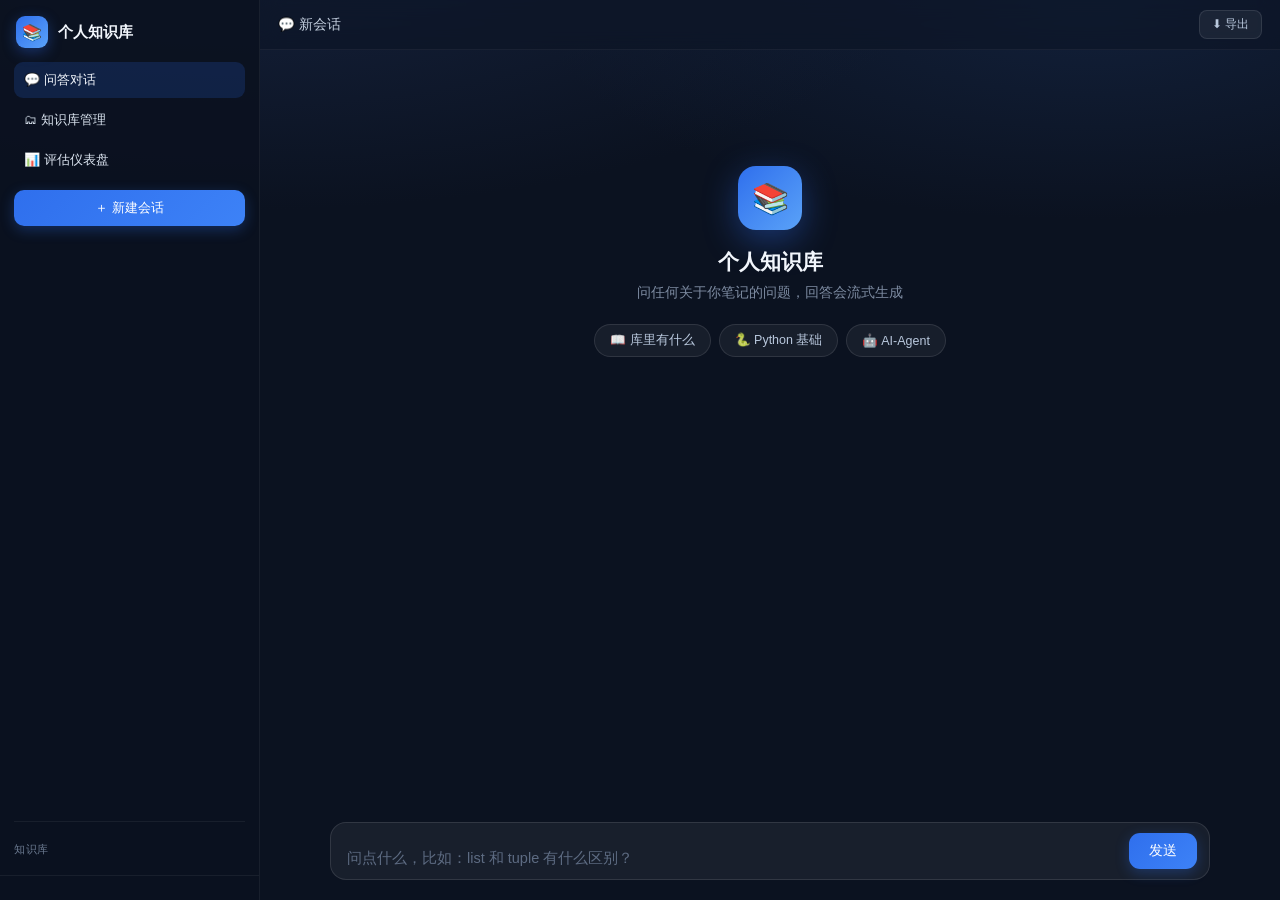
==== commit 23569648: "feat: 前端三页互通、评估仪表盘与管理页导入改造" ====
--- a/static/index.html
+++ b/static/index.html
@@ -19,6 +19,7 @@
   <!-- 页面导航 -->
   <a class="nav-item active" href="/static/index.html">💬 问答对话</a>
   <a class="nav-item" href="/static/manage.html">🗂 知识库管理</a>
+  <a class="nav-item" href="/static/eval_dashboard.html">📊 评估仪表盘</a>
 
   <button class="new-sess-btn" onclick="newSession()">＋ 新建会话</button>
 
@@ -30,14 +31,6 @@
 
   <div class="kb-section">
     <div class="kb-title">知识库</div>
-    <label class="auto-mode-label">
-      <input type="checkbox" id="autoMode"> 自动入库
-    </label>
-    <div class="kb-btn-row">
-      <button class="kb-btn" onclick="document.getElementById('fileInput').click()">⬆ 上传</button>
-      <button class="kb-btn" onclick="importFolder()" title="导入服务器本地文件夹">📁 导入</button>
-      <button class="kb-btn" onclick="ingest()" title="重新扫描并导入">🔄 重导</button>
-    </div>
     <button id="pendingBtn" class="pending-btn" onclick="togglePending()" style="display:none">
       📋 待审查 <span id="pendingCount" class="dot-badge">0</span>
     </button>
@@ -98,7 +91,6 @@
   </div>
 </main>
 
-<input type="file" id="fileInput" accept=".md,.docx,.pdf" multiple style="display:none" onchange="upload()">
 <div id="toast-container"></div>
 
 <script src="/static/js/common.js"></script>
--- a/static/css/common.css
+++ b/static/css/common.css
@@ -142,3 +142,17 @@
   .sidebar-mask.show { display: block; }
   .hamburger { display: block; }
 }
+
+/* ===== 页面切换动画（三页共用） =====
+   进入：body 淡入 + 轻微上移；离开：点击导航时加 .leaving（common.js 拦截） */
+body {
+  animation: pageFadeIn .3s ease;
+}
+@keyframes pageFadeIn {
+  from { opacity: 0; transform: translateY(6px); }
+  to { opacity: 1; transform: none; }
+}
+body.leaving {
+  opacity: 0; transform: translateY(4px);
+  transition: opacity .16s ease, transform .16s ease;
+}
--- a/static/css/index.css
+++ b/static/css/index.css
@@ -239,3 +239,8 @@
   .bubble { font-size: 14px; padding: 10px 13px; }
   .input-bar { padding: 10px 12px 14px; }
 }
+
+/* ===== 参考来源导出按钮 ===== */
+.src-export-btn { background:rgba(74,108,247,0.1); border:1px solid rgba(74,108,247,0.3); color:#4a6cf7; border-radius:6px; padding:2px 10px; cursor:pointer; font-size:12px; margin-left:8px; transition:all 0.2s; }
+.src-export-btn:hover { background:rgba(74,108,247,0.25); }
+
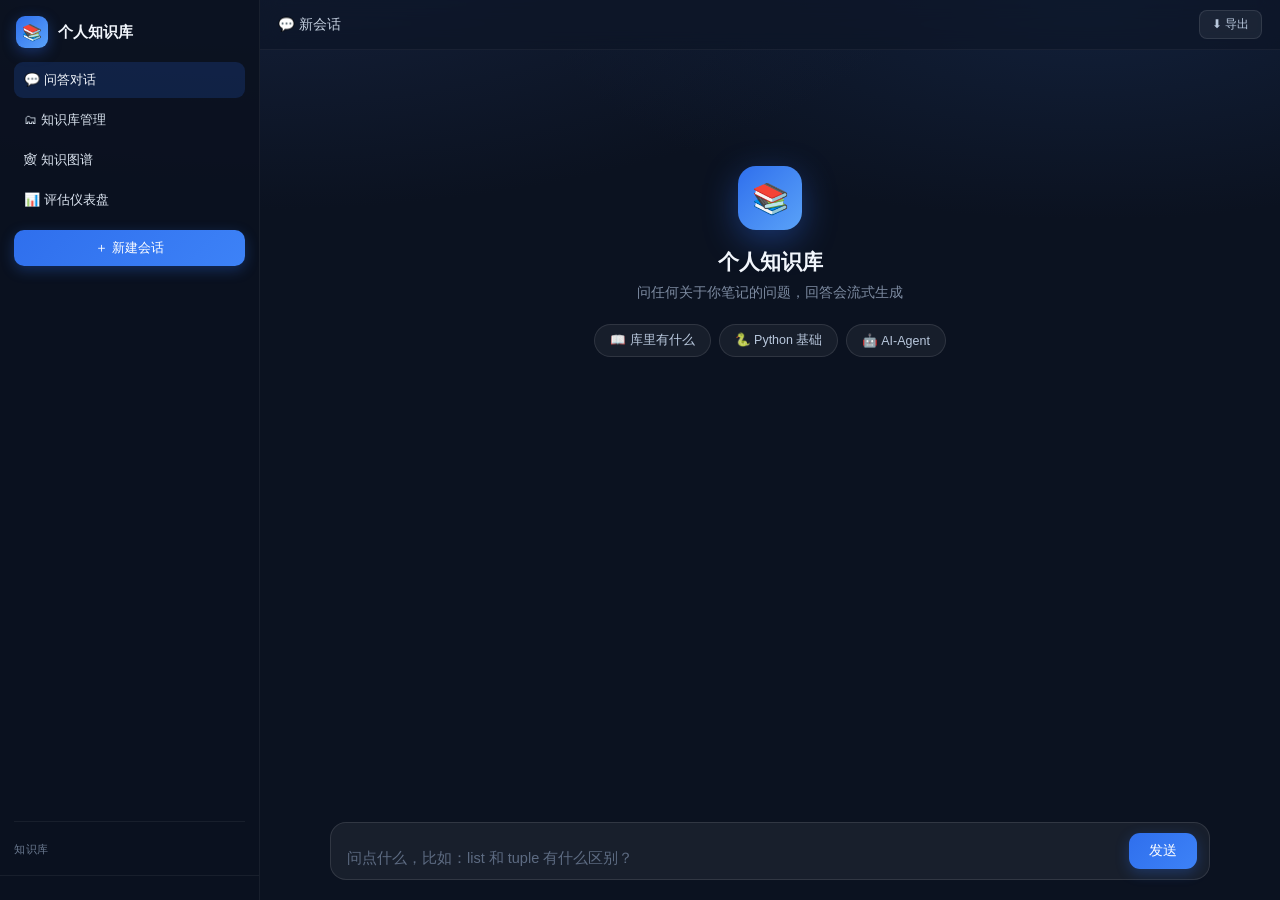
==== commit 22e7c226: "feat(knowledge-graph): 双层知识图谱 + 检索增强 + Canvas 可视化页 - kb/kg/: 元数据层（doc/topic/tag 节点边，零 LLM）+ 实体层（LLM " ====
--- a/static/index.html
+++ b/static/index.html
@@ -19,6 +19,7 @@
   <!-- 页面导航 -->
   <a class="nav-item active" href="/static/index.html">💬 问答对话</a>
   <a class="nav-item" href="/static/manage.html">🗂 知识库管理</a>
+  <a class="nav-item" href="/static/graph.html">🕸 知识图谱</a>
   <a class="nav-item" href="/static/eval_dashboard.html">📊 评估仪表盘</a>
 
   <button class="new-sess-btn" onclick="newSession()">＋ 新建会话</button>
